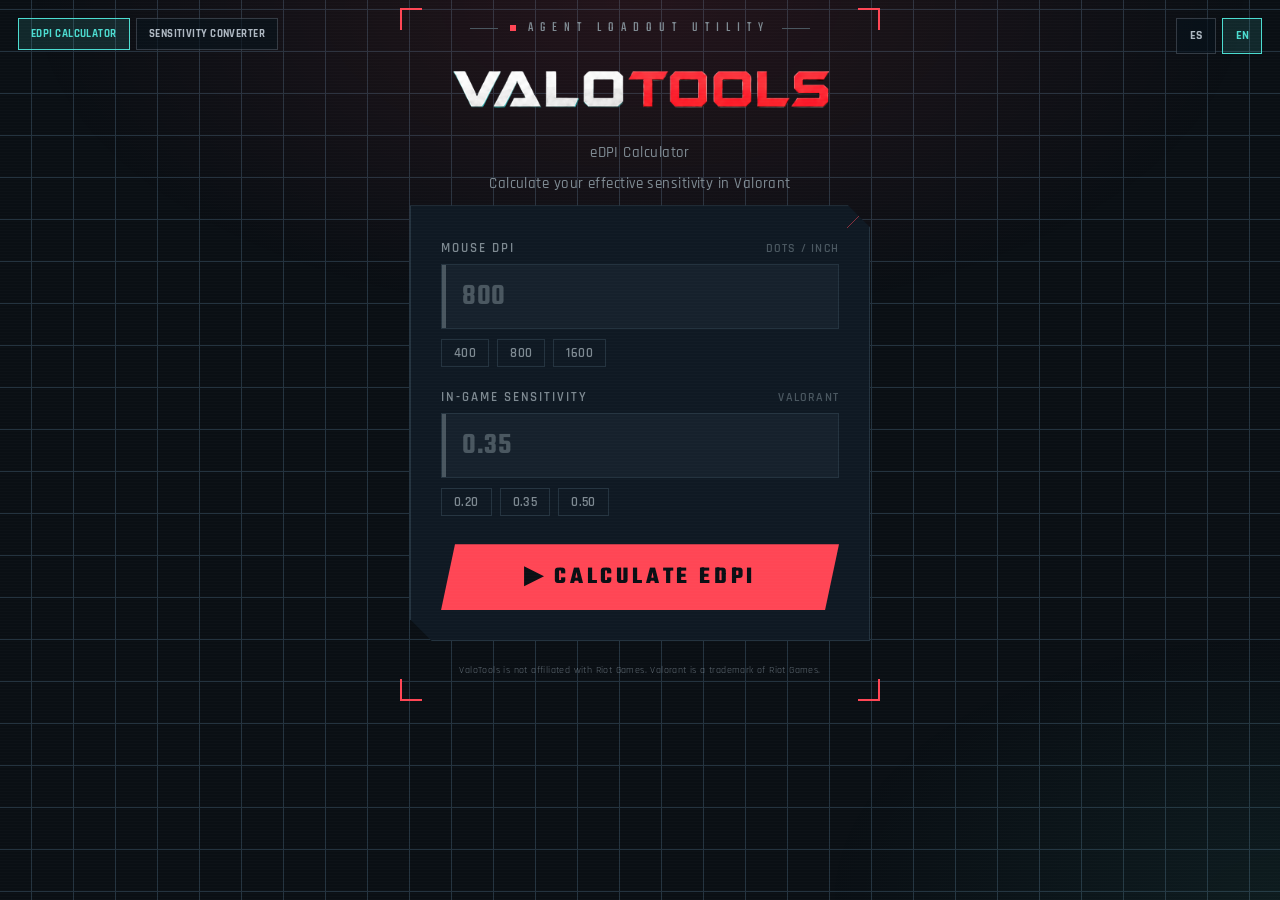
==== index.html @ 629f404f "Fix disclaimer layout" ====
<!DOCTYPE html>
<html lang="es">
<head>
<meta charset="UTF-8">
<meta name="viewport" content="width=device-width, initial-scale=1.0">
<title>ValoTools | eDPI Calculator</title>
<meta
  name="description"
  content="Calcula tu eDPI de Valorant rápidamente usando tu DPI y sensibilidad en juego."
>

<meta property="og:title" content="ValoTools | eDPI Calculator">
<meta
  property="og:description"
  content="Calcula tu eDPI de Valorant de forma rápida y gratuita."
>
<meta property="og:type" content="website">
<meta property="og:image" content="assets/logo/valotools-full.png">

<meta name="theme-color" content="#0a0f14">
<link rel="icon" type="image/png" href="assets/icons/favicon.png">
<link rel="preconnect" href="https://fonts.googleapis.com">
<link href="https://fonts.googleapis.com/css2?family=Teko:wght@400;500;600;700&family=Rajdhani:wght@400;500;600;700&display=swap" rel="stylesheet">
<link rel="stylesheet" href="css/style.css">
</head>
<body>

  <div class="frame">
<div class="language-switcher">
  <button type="button" class="lang-btn" data-lang="es">
    ES
  </button>

  <button type="button" class="lang-btn" data-lang="en">
    EN
  </button>
</div>

<nav class="tool-nav">
  <a
    href="index.html"
    class="tool-nav-link active"
    id="navEdpi"
  >
    eDPI Calculator
  </a>

  <a
    href="converter.html"
    class="tool-nav-link"
    id="navConverter"
  >
    Sensitivity Converter
  </a>
</nav>

    <div class="bracket tl"></div>
    <div class="bracket tr"></div>
    <div class="bracket bl"></div>
    <div class="bracket br"></div>

    <div class="eyebrow"><span class="dot"></span> AGENT LOADOUT UTILITY</div>
<img class="brand-wordmark" src="assets/logo/valotools-wordmark.png" alt="ValoTools">
    <div class="subtitle" id="toolTitle">eDPI Calculator</div>
  <div class="subtitle" id="subtitleText">
  Calcula tu sensibilidad efectiva en Valorant
</div>

    <div class="panel">
      <div class="field">
      <div class="field-label">
  <span id="dpiLabel">DPI del mouse</span>
  <span class="unit">dots / inch</span>
</div>
        <div class="input-wrap">
          <input type="number" id="dpi" placeholder="800" min="1" step="1">
        </div>
        <div class="quick-row">
          <button type="button" class="quick-btn" data-target="dpi" data-val="400">400</button>
          <button type="button" class="quick-btn" data-target="dpi" data-val="800">800</button>
          <button type="button" class="quick-btn" data-target="dpi" data-val="1600">1600</button>
        </div>
      </div>

      <div class="field">
       <div class="field-label">
  <span id="sensitivityLabel">Sensibilidad en juego</span>
  <span class="unit">Valorant</span>
</div>
        <div class="input-wrap">
          <input type="number" id="sens" placeholder="0.35" min="0.01" step="0.01">
        </div>
        <div class="quick-row">
          <button type="button" class="quick-btn" data-target="sens" data-val="0.20">0.20</button>
          <button type="button" class="quick-btn" data-target="sens" data-val="0.35">0.35</button>
          <button type="button" class="quick-btn" data-target="sens" data-val="0.50">0.50</button>
        </div>
      </div>

    <button type="button" class="calc-btn" id="calcBtn">
  <span>▶</span>
  <span id="calculateText">CALCULAR EDPI</span>
</button>

      <div class="result" id="result">
        <div class="result-label" id="resultLabel">Tu eDPI es</div>
        <div class="result-value" id="resultValue">0</div>
        <div id="badgeWrap"></div>
        <div class="edpi-scale">
  <div class="scale-track">
    <div class="scale-marker" id="scaleMarker"></div>
  </div>

  <div class="scale-labels">
<span id="scaleLow">Low</span>
<span id="scaleMedium">Medium</span>
<span id="scaleHigh">High</span>
  </div>
</div>
        <div class="result-note" id="resultNote"></div>
        <button type="button" class="copy-btn" id="copyBtn">
  <span id="copyText">COPY RESULT</span>
</button>
<div class="converter">
  <label for="targetDpi" id="targetDpiLabel">Convert to DPI</label>

<div class="converter">
  <label for="targetDpi" id="targetDpiLabel">Convert to DPI</label>

  <div class="converter-row">
    <input
      type="number"
      id="targetDpi"
      value="1600"
      min="1"
      step="1"
    />

    <div class="converted-sens">
      <span id="convertedLabel">Equivalent sensitivity</span>
      <strong id="convertedValue">—</strong>
    </div>

    <div class="target-quick-buttons">
      <button type="button" data-target-dpi="400">400</button>
      <button type="button" data-target-dpi="800">800</button>
      <button type="button" data-target-dpi="1600">1600</button>
    </div>
  </div>
</div>
    <div class="footer-line">eDPI = DPI × Sensibilidad</div>
  </div>
  <section class="info-section">
  <h2 id="infoTitle">¿Qué es el eDPI?</h2>

  <p id="infoText1"><
    El eDPI es una forma de comparar sensibilidades entre jugadores aunque usen
    diferentes valores de DPI.
  </p>

  <p id="infoText2">
    Se calcula multiplicando el DPI del mouse por la sensibilidad configurada
    dentro de Valorant.
  </p>

<div class="formula-card" id="formulaText">
    eDPI = DPI × sensibilidad

</section>
  </div>
  </div>
  
   <footer class="site-footer" id="disclaimerText">
  ValoTools is not affiliated with Riot Games. Valorant is a trademark of Riot Games.
</footer>

<script src="js/app.js"></script>

</body>
</html>
---- css/style.css ----
:root{
    --bg-void:#0a0f14;
    --bg-panel:#0f1923;
    --bg-panel-raised:#16212c;
    --line:#24333f;
    --red:#ff4655;
    --red-dim:#a02e39;
    --cyan:#4ee6d6;
    --text:#ece8e1;
    --text-dim:#7e8a92;
    --text-faint:#4a5760;
  }

  *{ margin:0; padding:0; box-sizing:border-box; }

  html,body{
    height:100%;
    background:var(--bg-void);
    color:var(--text);
    font-family:'Rajdhani', sans-serif;
    overflow-x:hidden;
  }

body {
  display: flex;
  flex-direction: column;
  align-items: center;
  justify-content: flex-start;
  min-height: 100vh;
  padding: 18px 20px 8px;
  position: relative;
  background-image:
    linear-gradient(var(--line) 1px, transparent 1px),
    linear-gradient(90deg, var(--line) 1px, transparent 1px);
  background-size: 42px 42px;
  background-position: center;
}  

  body::before{
    content:"";
    position:fixed;
    inset:0;
    background:radial-gradient(ellipse 80% 60% at 50% 0%, rgba(255,70,85,0.10), transparent 60%),
               radial-gradient(ellipse 60% 50% at 100% 100%, rgba(78,230,214,0.06), transparent 60%);
    pointer-events:none;
  }

  /* scanline flicker */
  body::after{
    content:"";
    position:fixed;
    inset:0;
    background:repeating-linear-gradient(
      0deg,
      rgba(255,255,255,0.015),
      rgba(255,255,255,0.015) 1px,
      transparent 1px,
      transparent 3px
    );
    pointer-events:none;
    z-index:50;
  }

  .frame{
    position:relative;
    width:100%;
    max-width:460px;
  }

  /* corner brackets, HUD style */
  .bracket{
    position:absolute;
    width:22px;
    height:22px;
    border:2px solid var(--red);
    z-index:5;
  }
  .bracket.tl{ top:-10px; left:-10px; border-right:none; border-bottom:none; }
  .bracket.tr{ top:-10px; right:-10px; border-left:none; border-bottom:none; }
  .bracket.bl{ bottom:-10px; left:-10px; border-right:none; border-top:none; }
  .bracket.br{ bottom:-10px; right:-10px; border-left:none; border-top:none; }

  .eyebrow{
    font-family:'Teko', sans-serif;
    font-size:14px;
    letter-spacing:0.5em;
    color:var(--text-dim);
    text-align:center;
    margin-bottom:4px;
    display:flex;
    align-items:center;
    gap:12px;
    justify-content:center;
  }
  .eyebrow::before, .eyebrow::after{
    content:"";
    height:1px;
    width:28px;
    background:var(--text-faint);
  }
  .eyebrow .dot{
    width:6px; height:6px;
    background:var(--red);
    display:inline-block;
    animation:blink 1.6s infinite steps(1);
  }
  @keyframes blink{ 50%{ opacity:0.15; } }

  h1{
    font-family:'Teko', sans-serif;
    font-weight:700;
    font-size:64px;
    letter-spacing:0.04em;
    text-align:center;
    line-height:0.95;
    color:var(--text);
    text-transform:uppercase;
  }
  h1 span{ color:var(--red); }

  .subtitle{
    text-align:center;
    color:var(--text-dim);
    font-size:15px;
    letter-spacing:0.03em;
    margin-top:2px;
    margin-bottom:12px;
    font-weight:500;
  }

  .panel{
    position:relative;
    background:var(--bg-panel);
    border:1px solid var(--line);
    padding:34px 30px 30px;
    clip-path:polygon(0 0, calc(100% - 22px) 0, 100% 22px, 100% 100%, 22px 100%, 0 calc(100% - 22px));
  }
  .panel::before{
    content:"";
    position:absolute;
    top:0; right:0;
    width:22px; height:22px;
    background:linear-gradient(135deg, transparent 49%, var(--red) 50%, var(--red) 51%, transparent 52%);
    opacity:0.5;
  }

  .field{
    margin-bottom:22px;
  }

  .field-label{
    display:flex;
    justify-content:space-between;
    align-items:baseline;
    font-size:13px;
    letter-spacing:0.15em;
    color:var(--text-dim);
    text-transform:uppercase;
    margin-bottom:8px;
    font-weight:600;
  }
  .field-label .unit{
    color:var(--text-faint);
    font-size:12px;
    letter-spacing:0.1em;
  }

  .input-wrap{
    position:relative;
    display:flex;
    align-items:center;
    background:var(--bg-panel-raised);
    border:1px solid var(--line);
    transition:border-color 0.15s ease, box-shadow 0.15s ease;
  }
  .input-wrap::before{
    content:"";
    width:4px;
    align-self:stretch;
    background:var(--text-faint);
    transition:background 0.15s ease;
  }
  .input-wrap:focus-within{
    border-color:var(--red);
    box-shadow:0 0 0 1px var(--red), 0 0 18px rgba(255,70,85,0.18);
  }
  .input-wrap:focus-within::before{
    background:var(--red);
  }

  input[type="number"]{
    flex:1;
    background:transparent;
    border:none;
    outline:none;
    color:var(--text);
    font-family:'Teko', sans-serif;
    font-size:30px;
    font-weight:600;
    letter-spacing:0.02em;
    padding:10px 16px;
    appearance: textfield;
    -moz-appearance:textfield;
  }
input[type="number"]::-webkit-outer-spin-button,
input[type="number"]::-webkit-inner-spin-button {
  -webkit-appearance: none;
  appearance: none;
  margin: 0;
}
  input::placeholder{ color:var(--text-faint); }

  .quick-row{
    display:flex;
    gap:8px;
    margin-top:10px;
    flex-wrap:wrap;
  }
  .quick-btn{
    background:transparent;
    border:1px solid var(--line);
    color:var(--text-dim);
    font-family:'Rajdhani', sans-serif;
    font-size:13px;
    font-weight:600;
    letter-spacing:0.03em;
    padding:5px 12px;
    cursor:pointer;
    transition:all 0.12s ease;
  }
  .quick-btn:hover{
    border-color:var(--cyan);
    color:var(--cyan);
  }

  .calc-btn{
    width:100%;
    margin-top:6px;
    background:var(--red);
    border:none;
    color:#0a0f14;
    font-family:'Teko', sans-serif;
    font-size:24px;
    font-weight:700;
    letter-spacing:0.15em;
    text-transform:uppercase;
    padding:16px;
    cursor:pointer;
    clip-path:polygon(14px 0, 100% 0, calc(100% - 14px) 100%, 0 100%);
    transition:background 0.12s ease, transform 0.08s ease, letter-spacing 0.12s ease;
    position:relative;
  }
  .calc-btn:hover{
    background:#ff5c69;
    letter-spacing:0.2em;
  }
  .calc-btn:active{
    transform:scale(0.98);
    background:var(--red-dim);
  }

  .result{
    margin-top:26px;
    border-top:1px dashed var(--line);
    padding-top:24px;
    text-align:center;
    display:none;
  }
  .result.show{ display:block; animation:reveal 0.35s ease; }
  @keyframes reveal{
    from{ opacity:0; transform:translateY(6px); }
    to{ opacity:1; transform:translateY(0); }
  }

  .result-label{
    font-size:13px;
    letter-spacing:0.35em;
    color:var(--text-dim);
    text-transform:uppercase;
    margin-bottom:6px;
  }

  .result-value{
    font-family:'Teko', sans-serif;
    font-size:84px;
    font-weight:700;
    line-height:1;
    color:var(--cyan);
    text-shadow:0 0 24px rgba(78,230,214,0.35);
  }

  .badge{
    display:inline-block;
    margin-top:14px;
    padding:6px 18px;
    font-size:13px;
    letter-spacing:0.2em;
    font-weight:600;
    text-transform:uppercase;
    border:1px solid currentColor;
  }
  .badge.low{ color:#7fd1ff; }
  .badge.mid{ color:#4ee6d6; }
  .badge.high{ color:#ff4655; }

.result-note {
  margin-top: 12px;
  font-size: 13px;
  color: #aeb8c2;
  line-height: 1.5;
  letter-spacing: 0.02em;
}

.edpi-scale {
  width: 100%;
  margin: 18px 0 14px;
}

.scale-track {
  position: relative;
  width: 100%;
  height: 8px;
  border-radius: 999px;
  background: linear-gradient(
    90deg,
    #4da3ff 0%,
    #4da3ff 35%,
    #f5c451 35%,
    #f5c451 68%,
    #ff5f6d 68%,
    #ff5f6d 100%
  );
}

.scale-marker {
  position: absolute;
  top: 50%;
  left: 0;
  width: 16px;
  height: 16px;
  border: 3px solid #ffffff;
  border-radius: 50%;
  background: #111827;
  transform: translate(-50%, -50%);
  transition: left 0.3s ease;
  box-shadow: 0 0 0 3px rgba(255, 255, 255, 0.12);
}
.scale-labels {
  display: flex;
  justify-content: space-between;
  margin-top: 8px;
  font-size: 0.75rem;
  color: #aeb8c2;
}

.copy-btn {
  width: 100%;
  margin-top: 16px;
  padding: 12px 16px;
  border: 1px solid rgba(76, 220, 208, 0.55);
  background: rgba(76, 220, 208, 0.08);
  color: #4cdcd0;
  font: inherit;
  font-size: 0.8rem;
  font-weight: 700;
  letter-spacing: 0.12em;
  text-transform: uppercase;
  cursor: pointer;
  transition:
    background 0.2s ease,
    color 0.2s ease,
    border-color 0.2s ease;
}

.copy-btn:hover {
  background: #4cdcd0;
  color: #08131c;
  border-color: #4cdcd0;
}

.copy-btn:active {
  transform: translateY(1px);
}
.converter {
  margin-top: 18px;
  padding-top: 16px;
  border-top: 1px solid rgba(174, 184, 194, 0.14);
}

.converter > label {
  display: block;
  margin-bottom: 8px;
  color: #aeb8c2;
  font-size: 0.72rem;
  letter-spacing: 0.12em;
  text-transform: uppercase;
}

.converter-row {
  display: grid;
  grid-template-columns: 110px 1fr;
  gap: 12px;
  align-items: stretch;
}

#targetDpi {
  width: 100%;
  padding: 11px 12px;
  border: 1px solid rgba(174, 184, 194, 0.2);
  background: rgba(8, 19, 28, 0.7);
  color: #ffffff;
  font: inherit;
  font-weight: 700;
  outline: none;
}

#targetDpi:focus {
  border-color: #4cdcd0;
  box-shadow: 0 0 0 1px #4cdcd0;
}

.converted-sens {
  display: flex;
  flex-direction: column;
  justify-content: center;
  padding: 8px 12px;
  border: 1px solid rgba(76, 220, 208, 0.25);
  background: rgba(76, 220, 208, 0.05);
}

.converted-sens span {
  color: #aeb8c2;
  font-size: 0.68rem;
  letter-spacing: 0.06em;
}

.converted-sens strong {
  margin-top: 3px;
  color: #4cdcd0;
  font-size: 1.25rem;
}

.target-quick-buttons {
  grid-column: 1 / -1;
  display: grid;
  grid-template-columns: repeat(3, 1fr);
  gap: 8px;
  margin-top: 8px;
}

.target-quick-buttons button {
  padding: 8px 10px;
  border: 1px solid rgba(174, 184, 194, 0.2);
  background: rgba(8, 19, 28, 0.65);
  color: #aeb8c2;
  font: inherit;
  font-size: 0.72rem;
  font-weight: 700;
  cursor: pointer;
  transition:
    border-color 0.2s ease,
    color 0.2s ease,
    background 0.2s ease;
}

.target-quick-buttons button:hover {
  border-color: #4cdcd0;
  color: #4cdcd0;
  background: rgba(76, 220, 208, 0.06);
}
.target-quick-buttons button.active {
  border-color: #4cdcd0;
  background: rgba(76, 220, 208, 0.14);
  color: #4cdcd0;
  box-shadow: 0 0 0 1px rgba(76, 220, 208, 0.2);
}
  .footer-line{
    text-align:center;
    margin-top:18px;
    font-size:11px;
    letter-spacing:0.2em;
    color:var(--text-faint);
    text-transform:uppercase;
  }

  @media (prefers-reduced-motion: reduce){
    *{ animation:none !important; transition:none !important; }
  }

  @media (max-width:400px){
    h1{ font-size:50px; }
    .result-value{ font-size:64px; }
    .panel{ padding:26px 20px 24px; }
  }
.brand-wordmark {
  display: block;
  width: 100%;
  max-width: 390px;
  height: auto;
  margin: 0 auto 6px;
  object-fit: contain;
}

@media (max-width: 500px) {
  .brand-wordmark {
    width: 82%;
    max-width: 290px;
    margin-bottom: 12px;
  }

}

.site-footer {
  width: 100%;
  margin: 18px auto 10px;
  padding: 4px 12px;
  font-size: 10px;
  line-height: 1.4;
  letter-spacing: 0.04em;
  color: rgba(180, 195, 210, 0.5);
  text-align: center;
}

.info-section {
  width: min(100%, 500px);
  margin-top: 20px;
  padding: 22px;
  background: rgba(15, 25, 35, 0.88);
  border: 1px solid var(--line);
  text-align: left;
}

.info-section h2 {
  margin-bottom: 10px;
  font-size: 24px;
  color: var(--text);
}

.info-section p {
  margin-bottom: 10px;
  line-height: 1.55;
  color: var(--text-dim);
}

.formula-card {
  margin-top: 14px;
  padding: 14px;
  border-left: 3px solid var(--red);
  background: var(--bg-panel-raised);
  font-weight: 600;
  letter-spacing: 0.05em;
  text-align: center;
}

.language-switcher {
  position: fixed;
  top: 18px;
  right: 18px;
  z-index: 20;
  display: flex;
  gap: 6px;
}

.lang-btn {
  padding: 6px 9px;
  border: 1px solid rgba(174, 184, 194, 0.25);
  background: rgba(8, 19, 28, 0.65);
  color: #aeb8c2;
  font: inherit;
  font-size: 0.7rem;
  font-weight: 800;
  cursor: pointer;
}

.lang-btn:hover,
.lang-btn.active {
  border-color: #4cdcd0;
  background: rgba(76, 220, 208, 0.12);
  color: #4cdcd0;
}

@media (max-width: 500px) {
  .language-switcher {
    top: 8px;
    right: 8px;
  }
}

.converter-form {
  display: grid;
  gap: 12px;
  margin-top: 24px;
}

.converter-form label {
  color: #aeb8c2;
  font-size: 0.75rem;
  letter-spacing: 0.08em;
  text-transform: uppercase;
}

.converter-form input,
.converter-form select {
  width: 100%;
  padding: 12px 14px;
  border: 1px solid rgba(174, 184, 194, 0.2);
  background: rgba(8, 19, 28, 0.75);
  color: #ffffff;
  font: inherit;
  outline: none;
}

.converter-form input:focus,
.converter-form select:focus {
  border-color: #4cdcd0;
  box-shadow: 0 0 0 1px #4cdcd0;
}

#convertGameBtn {
  margin-top: 6px;
  padding: 13px 16px;
  border: 1px solid #4cdcd0;
  background: #4cdcd0;
  color: #08131c;
  font: inherit;
  font-size: 0.8rem;
  font-weight: 800;
  letter-spacing: 0.1em;
  text-transform: uppercase;
  cursor: pointer;
}

#convertGameBtn:hover {
  filter: brightness(1.08);
}

.game-converter-result {
  display: flex;
  flex-direction: column;
  margin-top: 8px;
  padding: 16px;
  border: 1px solid rgba(76, 220, 208, 0.25);
  background: rgba(76, 220, 208, 0.05);
}

.game-converter-result span {
  color: #aeb8c2;
  font-size: 0.72rem;
}

.game-converter-result strong {
  margin-top: 4px;
  color: #4cdcd0;
  font-size: 1.8rem;
}.tool-link {
  display: flex;
  align-items: center;
  justify-content: center;
  width: fit-content;
  margin: 14px auto 20px;
  padding: 10px 14px;
  border: 1px solid rgba(76, 220, 208, 0.4);
  background: rgba(76, 220, 208, 0.06);
  color: #4cdcd0;
  font-size: 0.75rem;
  font-weight: 800;
  letter-spacing: 0.08em;
  text-decoration: none;
  text-transform: uppercase;
  transition:
    border-color 0.2s ease,
    background 0.2s ease,
    color 0.2s ease;
}

.tool-link:hover {
  border-color: #4cdcd0;
  background: rgba(76, 220, 208, 0.12);
  color: #ffffff;
}

.lang-btn {
  box-sizing: border-box;
  width: 38px;
  height: 32px;
  padding: 0;
  line-height: 1;
}

.language-switcher .lang-btn {
  box-sizing: border-box;
  width: 38px;
  height: 32px;
  padding: 0;
  display: flex;
  align-items: center;
  justify-content: center;

  font-family: "Rajdhani", sans-serif;
  font-size: 11px !important;
  font-weight: 800 !important;
  letter-spacing: 0 !important;
  line-height: 1;
  text-transform: uppercase;
}
.language-switcher {
  position: fixed !important;
  top: 18px !important;
  right: 18px !important;
  z-index: 999 !important;
  display: flex !important;
  gap: 6px !important;
  margin: 0 !important;
  padding: 0 !important;
}

.language-switcher .lang-btn {
  box-sizing: border-box !important;
  width: 40px !important;
  height: 36px !important;
  margin: 0 !important;
  padding: 0 !important;

  display: flex !important;
  align-items: center !important;
  justify-content: center !important;

  border: 1px solid rgba(174, 184, 194, 0.25) !important;
  background: rgba(8, 19, 28, 0.65) !important;
  color: #aeb8c2 !important;

  font-family: "Rajdhani", sans-serif !important;
  font-size: 12px !important;
  font-weight: 800 !important;
  line-height: 1 !important;
  letter-spacing: 0 !important;
  text-transform: uppercase !important;

  cursor: pointer !important;
  appearance: none !important;
}

.language-switcher .lang-btn:hover,
.language-switcher .lang-btn.active {
  border-color: #4cdcd0 !important;
  background: rgba(76, 220, 208, 0.12) !important;
  color: #4cdcd0 !important;
}

@media (max-width: 500px) {
  .language-switcher {
    top: 8px !important;
    right: 8px !important;
  }
}

.tool-nav {
  position: fixed;
  top: 18px;
  left: 18px;
  z-index: 20;
  display: flex;
  gap: 6px;
}

.tool-nav-link {
  display: flex;
  align-items: center;
  justify-content: center;
  min-height: 32px;
  padding: 0 12px;
  border: 1px solid rgba(174, 184, 194, 0.25);
  background: rgba(8, 19, 28, 0.65);
  color: #aeb8c2;
  font-family: "Rajdhani", sans-serif;
  font-size: 0.7rem;
  font-weight: 800;
  letter-spacing: 0.04em;
  text-decoration: none;
  text-transform: uppercase;
}

.tool-nav-link:hover,
.tool-nav-link.active {
  border-color: #4cdcd0;
  background: rgba(76, 220, 208, 0.12);
  color: #4cdcd0;
}

@media (max-width: 500px) {
  .tool-nav {
    top: 8px;
    left: 8px;
  }

  .tool-nav-link {
    padding: 0 8px;
    font-size: 0.62rem;
  }
}
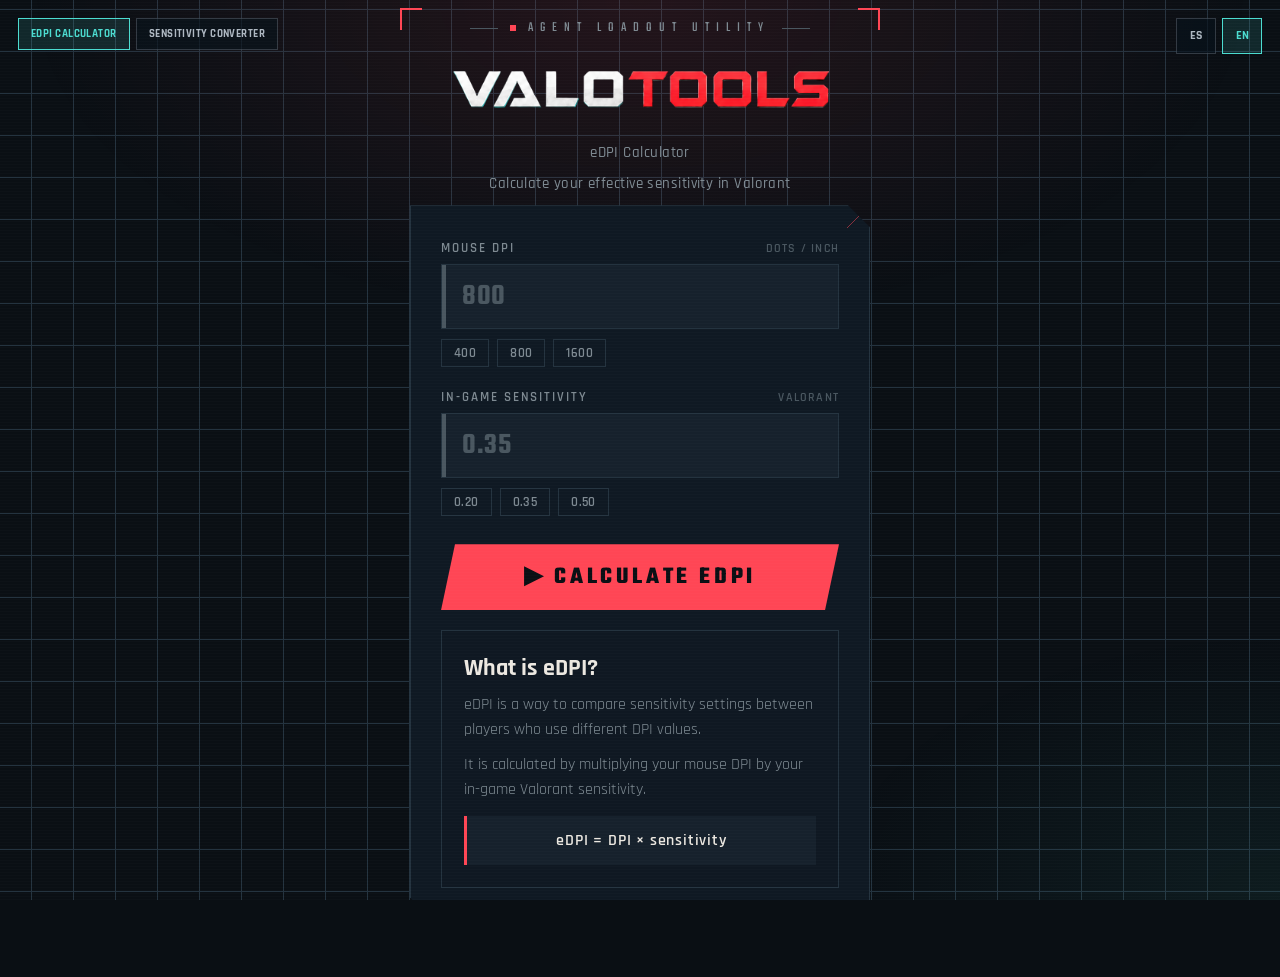
==== commit cd914693: "SEO phase 1 complete" ====
--- a/index.html
+++ b/index.html
@@ -3,25 +3,62 @@
 <head>
 <meta charset="UTF-8">
 <meta name="viewport" content="width=device-width, initial-scale=1.0">
-<title>ValoTools | eDPI Calculator</title>
+<title>Valorant eDPI Calculator | ValoTools</title>
+
 <meta
   name="description"
-  content="Calcula tu eDPI de Valorant rápidamente usando tu DPI y sensibilidad en juego."
->
-
-<meta property="og:title" content="ValoTools | eDPI Calculator">
+  content="Calculate your Valorant eDPI, compare sensitivity ranges, and find equivalent sensitivities for different DPI settings."
+>
+
+<link
+  rel="canonical"
+  href="https://ericopereiracc3-ctrl.github.io/ValoTools/"
+>
+
+<meta property="og:site_name" content="ValoTools">
+<meta property="og:title" content="Valorant eDPI Calculator | ValoTools">
 <meta
   property="og:description"
-  content="Calcula tu eDPI de Valorant de forma rápida y gratuita."
+  content="Calculate your Valorant eDPI, compare sensitivity ranges, and find equivalent sensitivities for different DPI settings."
 >
 <meta property="og:type" content="website">
-<meta property="og:image" content="assets/logo/valotools-full.png">
-
+<meta
+  property="og:url"
+  content="https://ericopereiracc3-ctrl.github.io/ValoTools/"
+>
+<meta
+  property="og:image"
+  content="https://ericopereiracc3-ctrl.github.io/ValoTools/assets/logo/valotools-full.png"
+>
+
+<meta name="twitter:card" content="summary_large_image">
+<meta name="twitter:title" content="Valorant eDPI Calculator | ValoTools">
+<meta
+  name="twitter:description"
+  content="Calculate your Valorant eDPI, compare sensitivity ranges, and find equivalent sensitivities for different DPI settings."
+>
+<meta
+  name="twitter:image"
+  content="https://ericopereiracc3-ctrl.github.io/ValoTools/assets/logo/valotools-full.png"
+>
 <meta name="theme-color" content="#0a0f14">
 <link rel="icon" type="image/png" href="assets/icons/favicon.png">
 <link rel="preconnect" href="https://fonts.googleapis.com">
 <link href="https://fonts.googleapis.com/css2?family=Teko:wght@400;500;600;700&family=Rajdhani:wght@400;500;600;700&display=swap" rel="stylesheet">
 <link rel="stylesheet" href="css/style.css">
+
+<script type="application/ld+json">
+{
+  "@context": "https://schema.org",
+  "@type": "WebApplication",
+  "name": "ValoTools",
+  "url": "https://ericopereiracc3-ctrl.github.io/ValoTools/",
+  "applicationCategory": "GameApplication",
+  "operatingSystem": "Web",
+  "description": "Valorant eDPI calculator and sensitivity converter."
+}
+</script>
+
 </head>
 <body>
 
@@ -124,9 +161,6 @@
 <div class="converter">
   <label for="targetDpi" id="targetDpiLabel">Convert to DPI</label>
 
-<div class="converter">
-  <label for="targetDpi" id="targetDpiLabel">Convert to DPI</label>
-
   <div class="converter-row">
     <input
       type="number"
@@ -153,7 +187,7 @@
   <section class="info-section">
   <h2 id="infoTitle">¿Qué es el eDPI?</h2>
 
-  <p id="infoText1"><
+  <p id="infoText1">
     El eDPI es una forma de comparar sensibilidades entre jugadores aunque usen
     diferentes valores de DPI.
   </p>
@@ -165,7 +199,7 @@
 
 <div class="formula-card" id="formulaText">
     eDPI = DPI × sensibilidad
-
+</div>
 </section>
   </div>
   </div>
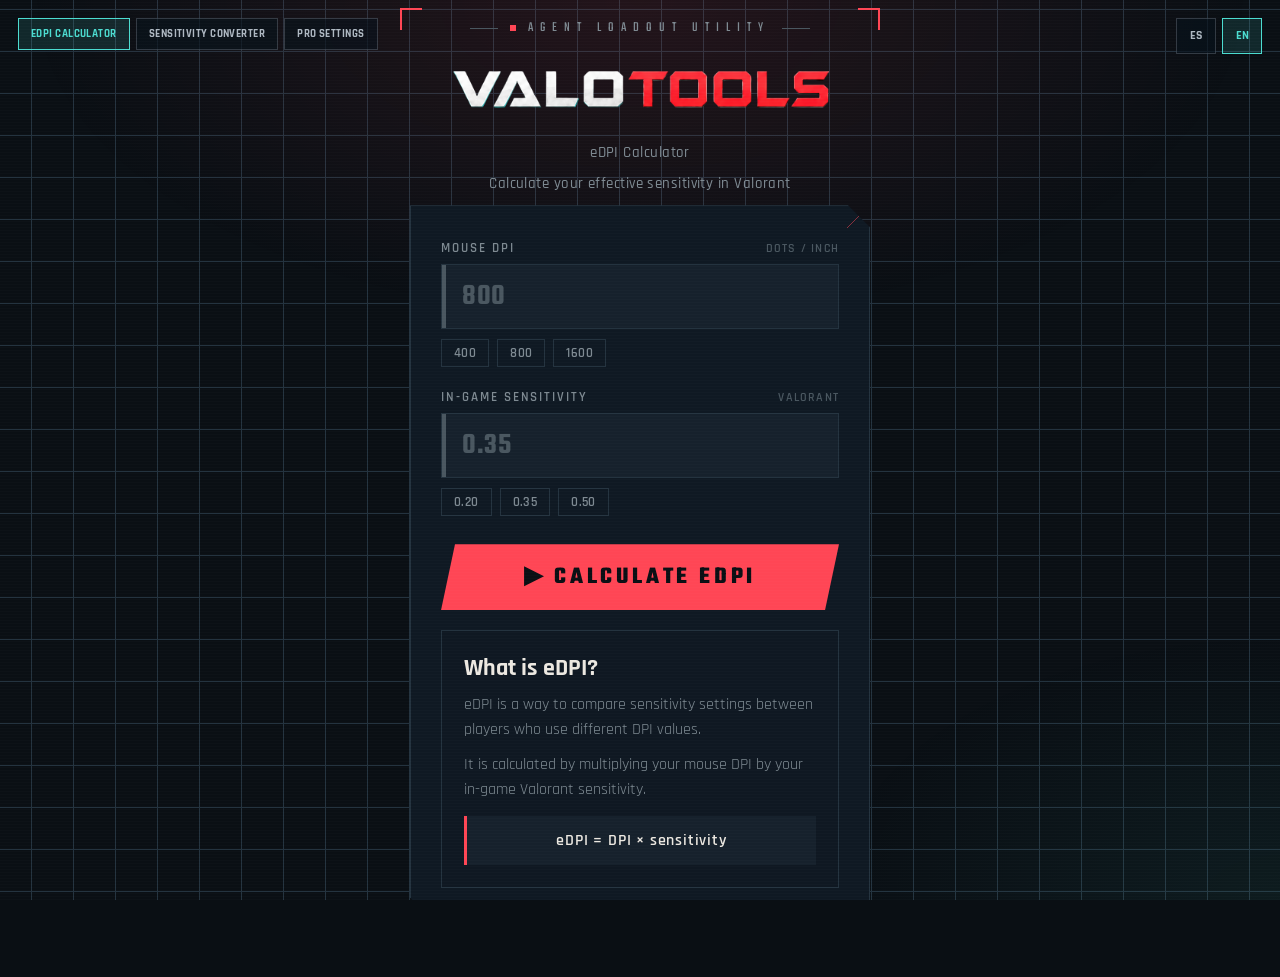
==== commit 01d6ac52: "Add Pro Settings page foundation" ====
--- a/index.html
+++ b/index.html
@@ -14,6 +14,8 @@
   rel="canonical"
   href="https://ericopereiracc3-ctrl.github.io/ValoTools/"
 >
+
+<meta name="google-site-verification" content="PJF6_xruJ6-PnC07tfmW-udyZAiptUifiNZCiwGfAvY" />
 
 <meta property="og:site_name" content="ValoTools">
 <meta property="og:title" content="Valorant eDPI Calculator | ValoTools">
@@ -78,6 +80,7 @@
     href="index.html"
     class="tool-nav-link active"
     id="navEdpi"
+    aria-current="page"
   >
     eDPI Calculator
   </a>
@@ -88,6 +91,14 @@
     id="navConverter"
   >
     Sensitivity Converter
+  </a>
+
+  <a
+    href="pro-settings.html"
+    class="tool-nav-link"
+    id="navProSettings"
+  >
+    Pro Settings
   </a>
 </nav>
 
--- a/css/style.css
+++ b/css/style.css
@@ -787,14 +787,18 @@
   color: #4cdcd0;
 }
 
-@media (max-width: 500px) {
+@media (max-width: 760px) {
   .tool-nav {
-    top: 8px;
-    left: 8px;
+    position: relative;
+    top: auto;
+    left: auto;
+    justify-content: center;
+    flex-wrap: wrap;
+    margin: 44px auto 18px;
   }
 
   .tool-nav-link {
     padding: 0 8px;
     font-size: 0.62rem;
   }
-}+}
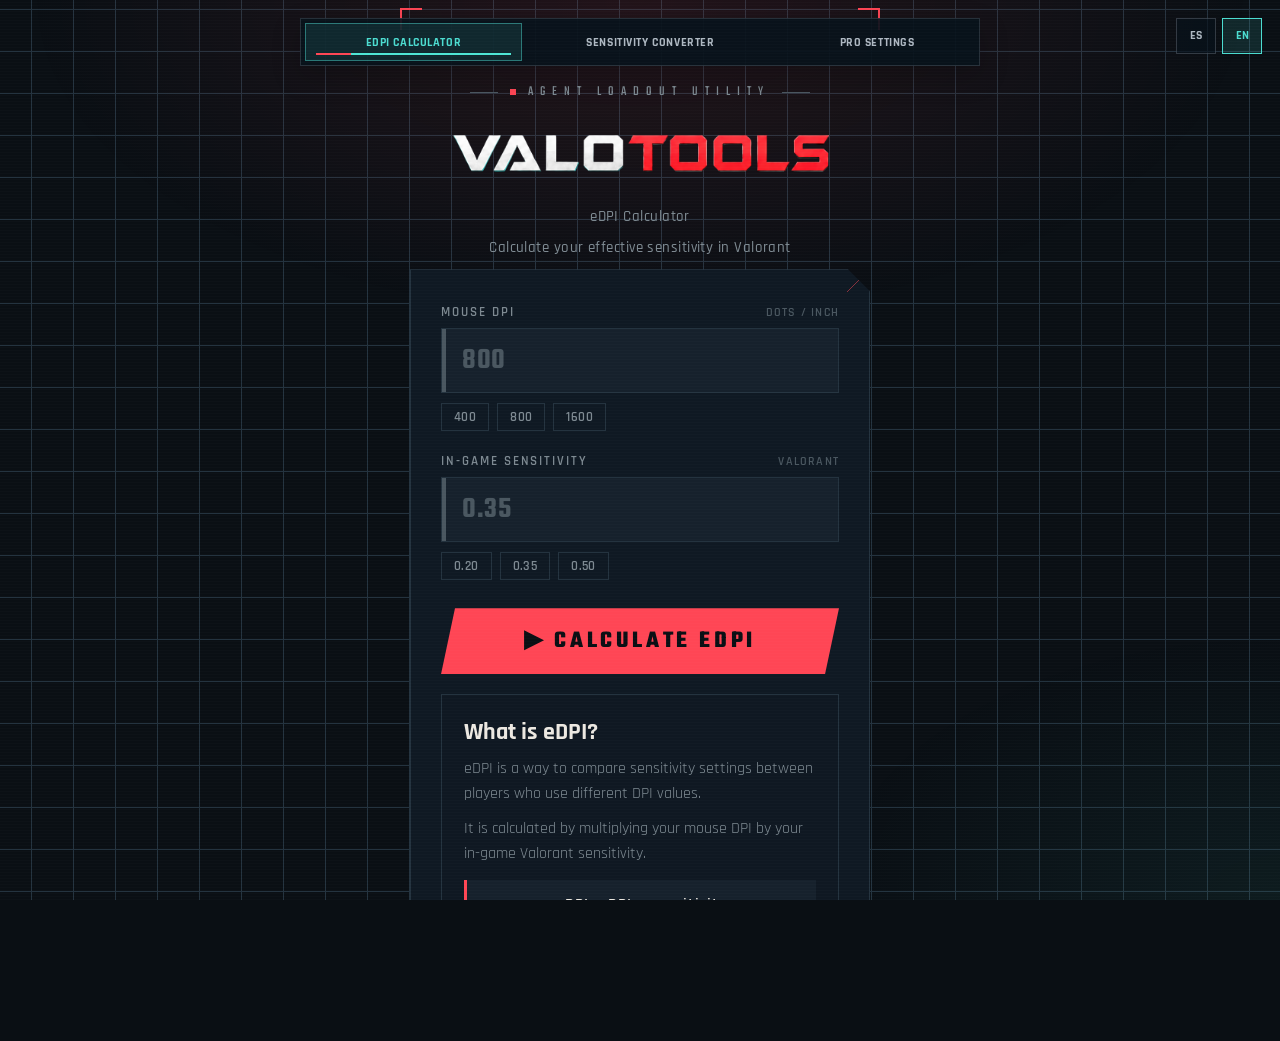
==== commit a1f7beb9: "Refine Pro Settings layout and shared navigation" ====
--- a/index.html
+++ b/index.html
@@ -75,7 +75,7 @@
   </button>
 </div>
 
-<nav class="tool-nav">
+<nav class="tool-nav" aria-label="ValoTools tools">
   <a
     href="index.html"
     class="tool-nav-link active"
--- a/css/style.css
+++ b/css/style.css
@@ -755,50 +755,100 @@
 }
 
 .tool-nav {
-  position: fixed;
-  top: 18px;
-  left: 18px;
-  z-index: 20;
+  position: relative;
+  left: 50%;
+  z-index: 15;
   display: flex;
-  gap: 6px;
+  width: min(680px, calc(100vw - 32px));
+  margin: 0 0 16px;
+  padding: 4px;
+  gap: 4px;
+  overflow-x: auto;
+  overflow-y: hidden;
+  border: 1px solid rgba(174, 184, 194, 0.18);
+  background: rgba(8, 19, 28, 0.92);
+  box-shadow: 0 10px 30px rgba(0, 0, 0, 0.2);
+  transform: translateX(-50%);
+  scrollbar-width: none;
+  -webkit-overflow-scrolling: touch;
+}
+
+.tool-nav::-webkit-scrollbar {
+  display: none;
 }
 
 .tool-nav-link {
+  position: relative;
+  flex: 1 0 auto;
   display: flex;
   align-items: center;
   justify-content: center;
-  min-height: 32px;
-  padding: 0 12px;
-  border: 1px solid rgba(174, 184, 194, 0.25);
-  background: rgba(8, 19, 28, 0.65);
+  min-height: 38px;
+  padding: 0 16px;
+  border: 1px solid transparent;
+  background: transparent;
   color: #aeb8c2;
   font-family: "Rajdhani", sans-serif;
-  font-size: 0.7rem;
+  font-size: 0.72rem;
   font-weight: 800;
-  letter-spacing: 0.04em;
+  letter-spacing: 0.05em;
   text-decoration: none;
   text-transform: uppercase;
-}
-
-.tool-nav-link:hover,
+  white-space: nowrap;
+  transition:
+    color 0.18s ease,
+    border-color 0.18s ease,
+    background 0.18s ease,
+    transform 0.18s ease;
+}
+
+.tool-nav-link:hover {
+  border-color: rgba(76, 220, 208, 0.3);
+  background: rgba(76, 220, 208, 0.06);
+  color: #ffffff;
+  transform: translateY(-2px) scale(1.015);
+}
+
 .tool-nav-link.active {
-  border-color: #4cdcd0;
-  background: rgba(76, 220, 208, 0.12);
+  border-color: rgba(76, 220, 208, 0.45);
+  background: rgba(76, 220, 208, 0.11);
   color: #4cdcd0;
 }
 
-@media (max-width: 760px) {
+.tool-nav-link.active::after {
+  content: "";
+  position: absolute;
+  right: 10px;
+  bottom: 5px;
+  left: 10px;
+  height: 2px;
+  background: linear-gradient(90deg, var(--red) 0 18%, var(--cyan) 18% 100%);
+}
+
+.tool-nav-link:focus-visible {
+  border-color: #ffffff;
+  outline: 2px solid var(--cyan);
+  outline-offset: -2px;
+  color: #ffffff;
+}
+
+@media (max-width: 820px) {
   .tool-nav {
-    position: relative;
-    top: auto;
-    left: auto;
-    justify-content: center;
-    flex-wrap: wrap;
-    margin: 44px auto 18px;
+    width: calc(100vw - 20px);
+    margin-top: 44px;
+    margin-bottom: 12px;
   }
 
   .tool-nav-link {
-    padding: 0 8px;
-    font-size: 0.62rem;
-  }
-}
+    flex: 0 0 auto;
+    min-height: 40px;
+    padding: 0 15px;
+    font-size: 0.68rem;
+  }
+}
+
+@media (prefers-reduced-motion: reduce) {
+  .tool-nav-link {
+    transition: none;
+  }
+}
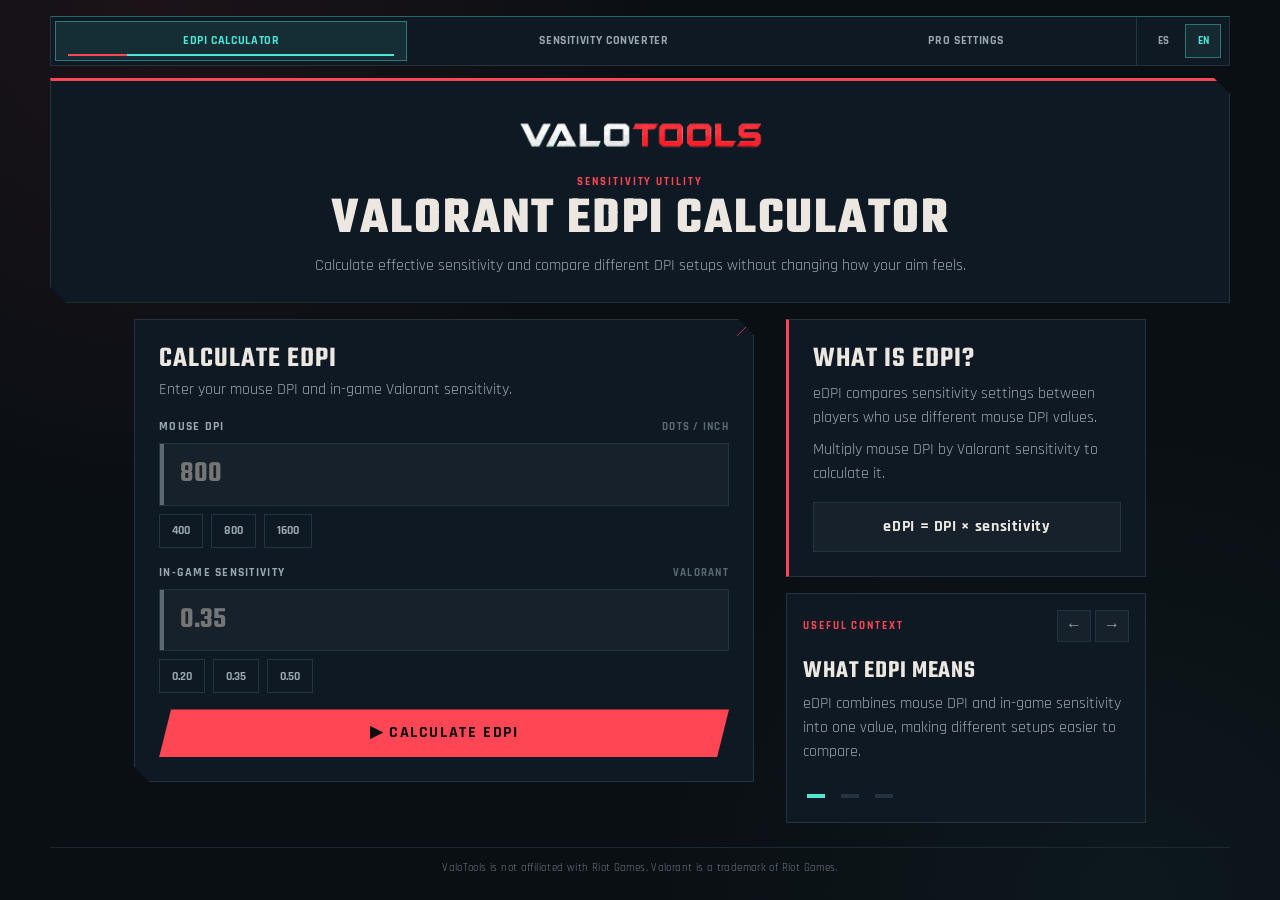
==== commit d643fce8: "Unify ValoTools visual system and contextual insights" ====
--- a/index.html
+++ b/index.html
@@ -1,225 +1,192 @@
 <!DOCTYPE html>
-<html lang="es">
+<html lang="en">
 <head>
-<meta charset="UTF-8">
-<meta name="viewport" content="width=device-width, initial-scale=1.0">
-<title>Valorant eDPI Calculator | ValoTools</title>
+  <meta charset="UTF-8">
+  <meta name="viewport" content="width=device-width, initial-scale=1.0">
+  <title>Valorant eDPI Calculator | ValoTools</title>
+  <meta name="description" content="Calculate your Valorant eDPI, compare sensitivity ranges, and find equivalent sensitivities for different DPI settings.">
+  <link rel="canonical" href="https://ericopereiracc3-ctrl.github.io/ValoTools/">
+  <meta name="google-site-verification" content="PJF6_xruJ6-PnC07tfmW-udyZAiptUifiNZCiwGfAvY">
 
-<meta
-  name="description"
-  content="Calculate your Valorant eDPI, compare sensitivity ranges, and find equivalent sensitivities for different DPI settings."
->
+  <meta property="og:site_name" content="ValoTools">
+  <meta property="og:title" content="Valorant eDPI Calculator | ValoTools">
+  <meta property="og:description" content="Calculate your Valorant eDPI, compare sensitivity ranges, and find equivalent sensitivities for different DPI settings.">
+  <meta property="og:type" content="website">
+  <meta property="og:url" content="https://ericopereiracc3-ctrl.github.io/ValoTools/">
+  <meta property="og:image" content="https://ericopereiracc3-ctrl.github.io/ValoTools/assets/logo/valotools-full.png">
 
-<link
-  rel="canonical"
-  href="https://ericopereiracc3-ctrl.github.io/ValoTools/"
->
+  <meta name="twitter:card" content="summary_large_image">
+  <meta name="twitter:title" content="Valorant eDPI Calculator | ValoTools">
+  <meta name="twitter:description" content="Calculate your Valorant eDPI, compare sensitivity ranges, and find equivalent sensitivities for different DPI settings.">
+  <meta name="twitter:image" content="https://ericopereiracc3-ctrl.github.io/ValoTools/assets/logo/valotools-full.png">
+  <meta name="theme-color" content="#0a0f14">
 
-<meta name="google-site-verification" content="PJF6_xruJ6-PnC07tfmW-udyZAiptUifiNZCiwGfAvY" />
+  <link rel="icon" type="image/png" href="assets/icons/favicon.png">
+  <link rel="preconnect" href="https://fonts.googleapis.com">
+  <link rel="preconnect" href="https://fonts.gstatic.com" crossorigin>
+  <link href="https://fonts.googleapis.com/css2?family=Teko:wght@400;500;600;700&amp;family=Rajdhani:wght@400;500;600;700&amp;display=swap" rel="stylesheet">
+  <link rel="stylesheet" href="css/style.css">
+  <link rel="stylesheet" href="css/index.css">
 
-<meta property="og:site_name" content="ValoTools">
-<meta property="og:title" content="Valorant eDPI Calculator | ValoTools">
-<meta
-  property="og:description"
-  content="Calculate your Valorant eDPI, compare sensitivity ranges, and find equivalent sensitivities for different DPI settings."
->
-<meta property="og:type" content="website">
-<meta
-  property="og:url"
-  content="https://ericopereiracc3-ctrl.github.io/ValoTools/"
->
-<meta
-  property="og:image"
-  content="https://ericopereiracc3-ctrl.github.io/ValoTools/assets/logo/valotools-full.png"
->
-
-<meta name="twitter:card" content="summary_large_image">
-<meta name="twitter:title" content="Valorant eDPI Calculator | ValoTools">
-<meta
-  name="twitter:description"
-  content="Calculate your Valorant eDPI, compare sensitivity ranges, and find equivalent sensitivities for different DPI settings."
->
-<meta
-  name="twitter:image"
-  content="https://ericopereiracc3-ctrl.github.io/ValoTools/assets/logo/valotools-full.png"
->
-<meta name="theme-color" content="#0a0f14">
-<link rel="icon" type="image/png" href="assets/icons/favicon.png">
-<link rel="preconnect" href="https://fonts.googleapis.com">
-<link href="https://fonts.googleapis.com/css2?family=Teko:wght@400;500;600;700&family=Rajdhani:wght@400;500;600;700&display=swap" rel="stylesheet">
-<link rel="stylesheet" href="css/style.css">
-
-<script type="application/ld+json">
-{
-  "@context": "https://schema.org",
-  "@type": "WebApplication",
-  "name": "ValoTools",
-  "url": "https://ericopereiracc3-ctrl.github.io/ValoTools/",
-  "applicationCategory": "GameApplication",
-  "operatingSystem": "Web",
-  "description": "Valorant eDPI calculator and sensitivity converter."
-}
-</script>
-
+  <script type="application/ld+json">
+  {
+    "@context": "https://schema.org",
+    "@type": "WebApplication",
+    "name": "ValoTools",
+    "url": "https://ericopereiracc3-ctrl.github.io/ValoTools/",
+    "applicationCategory": "GameApplication",
+    "operatingSystem": "Web",
+    "description": "Valorant eDPI calculator and sensitivity converter."
+  }
+  </script>
 </head>
 <body>
+  <header class="site-header">
+    <div class="site-header-inner">
+      <nav class="tool-nav" data-nav-scroller aria-label="ValoTools tools">
+        <a href="index.html" class="tool-nav-link active" id="navEdpi" aria-current="page">eDPI Calculator</a>
+        <a href="converter.html" class="tool-nav-link" id="navConverter">Sensitivity Converter</a>
+        <a href="pro-settings.html" class="tool-nav-link" id="navProSettings">Pro Settings</a>
+      </nav>
+      <div class="language-switcher" aria-label="Language selector">
+        <button type="button" class="lang-btn" data-lang="es" aria-label="Español">ES</button>
+        <button type="button" class="lang-btn" data-lang="en" aria-label="English">EN</button>
+      </div>
+    </div>
+  </header>
 
-  <div class="frame">
-<div class="language-switcher">
-  <button type="button" class="lang-btn" data-lang="es">
-    ES
-  </button>
+  <main class="site-shell">
+    <section class="page-hero">
+      <img class="page-wordmark" src="assets/logo/valotools-wordmark.png" alt="ValoTools">
+      <p class="page-eyebrow" id="eyebrowText">Sensitivity utility</p>
+      <h1 id="pageTitle">Valorant eDPI Calculator</h1>
+      <p class="page-description" id="pageDescription">Calculate effective sensitivity and compare different DPI setups without changing how your aim feels.</p>
+    </section>
 
-  <button type="button" class="lang-btn" data-lang="en">
-    EN
-  </button>
-</div>
+    <div class="tool-context-layout">
+      <section class="tool-card edpi-card" aria-labelledby="calculatorTitle">
+        <header class="tool-card-header">
+          <h2 id="calculatorTitle">Calculate eDPI</h2>
+          <p id="calculatorDescription">Enter your mouse DPI and in-game Valorant sensitivity.</p>
+        </header>
 
-<nav class="tool-nav" aria-label="ValoTools tools">
-  <a
-    href="index.html"
-    class="tool-nav-link active"
-    id="navEdpi"
-    aria-current="page"
-  >
-    eDPI Calculator
-  </a>
+        <div class="field">
+          <div class="field-label">
+            <label for="dpi" id="dpiLabel">Mouse DPI</label>
+            <span class="unit">dots / inch</span>
+          </div>
+          <div class="input-wrap">
+            <input type="number" id="dpi" placeholder="800" min="1" step="1" inputmode="numeric">
+          </div>
+          <div class="quick-row" aria-label="Common DPI values">
+            <button type="button" class="quick-btn" data-target="dpi" data-val="400">400</button>
+            <button type="button" class="quick-btn" data-target="dpi" data-val="800">800</button>
+            <button type="button" class="quick-btn" data-target="dpi" data-val="1600">1600</button>
+          </div>
+        </div>
 
-  <a
-    href="converter.html"
-    class="tool-nav-link"
-    id="navConverter"
-  >
-    Sensitivity Converter
-  </a>
+        <div class="field">
+          <div class="field-label">
+            <label for="sens" id="sensitivityLabel">In-game sensitivity</label>
+            <span class="unit">Valorant</span>
+          </div>
+          <div class="input-wrap">
+            <input type="number" id="sens" placeholder="0.35" min="0.01" step="0.01" inputmode="decimal">
+          </div>
+          <div class="quick-row" aria-label="Common sensitivity values">
+            <button type="button" class="quick-btn" data-target="sens" data-val="0.20">0.20</button>
+            <button type="button" class="quick-btn" data-target="sens" data-val="0.35">0.35</button>
+            <button type="button" class="quick-btn" data-target="sens" data-val="0.50">0.50</button>
+          </div>
+        </div>
 
-  <a
-    href="pro-settings.html"
-    class="tool-nav-link"
-    id="navProSettings"
-  >
-    Pro Settings
-  </a>
-</nav>
+        <button type="button" class="primary-btn calc-btn" id="calcBtn">
+          <span aria-hidden="true">▶</span>
+          <span id="calculateText">Calculate eDPI</span>
+        </button>
 
-    <div class="bracket tl"></div>
-    <div class="bracket tr"></div>
-    <div class="bracket bl"></div>
-    <div class="bracket br"></div>
+        <div class="result" id="result" aria-live="polite">
+          <p class="result-label" id="resultLabel">Your eDPI is</p>
+          <p class="result-value" id="resultValue">0</p>
+          <div id="badgeWrap"></div>
 
-    <div class="eyebrow"><span class="dot"></span> AGENT LOADOUT UTILITY</div>
-<img class="brand-wordmark" src="assets/logo/valotools-wordmark.png" alt="ValoTools">
-    <div class="subtitle" id="toolTitle">eDPI Calculator</div>
-  <div class="subtitle" id="subtitleText">
-  Calcula tu sensibilidad efectiva en Valorant
-</div>
+          <div class="edpi-meter" aria-labelledby="meterTitle">
+            <p class="meter-title" id="meterTitle">Sensitivity ranges</p>
+            <div class="scale-track">
+              <button type="button" class="scale-segment scale-low" data-tier="low" aria-describedby="meterExplanation">
+                <span id="scaleLow">Low / control</span>
+                <strong id="scaleLowRange">Below 220</strong>
+              </button>
+              <button type="button" class="scale-segment scale-medium" data-tier="mid" aria-describedby="meterExplanation">
+                <span id="scaleMedium">Medium / balance</span>
+                <strong id="scaleMediumRange">220–400</strong>
+              </button>
+              <button type="button" class="scale-segment scale-high" data-tier="high" aria-describedby="meterExplanation">
+                <span id="scaleHigh">High / reaction</span>
+                <strong id="scaleHighRange">Above 400</strong>
+              </button>
+              <div class="scale-marker" id="scaleMarker" aria-hidden="true">
+                <span id="scaleMarkerValue">0 eDPI</span>
+              </div>
+            </div>
+            <p class="meter-explanation" id="meterExplanation">Focus or tap a range to learn more.</p>
+          </div>
 
-    <div class="panel">
-      <div class="field">
-      <div class="field-label">
-  <span id="dpiLabel">DPI del mouse</span>
-  <span class="unit">dots / inch</span>
-</div>
-        <div class="input-wrap">
-          <input type="number" id="dpi" placeholder="800" min="1" step="1">
+          <p class="result-note" id="resultNote"></p>
+          <button type="button" class="secondary-btn copy-btn" id="copyBtn">
+            <span id="copyText">Copy result</span>
+          </button>
+
+          <div class="dpi-converter">
+            <label for="targetDpi" id="targetDpiLabel">Convert to DPI</label>
+            <div class="converter-row">
+              <input type="number" id="targetDpi" value="1600" min="1" step="1" inputmode="numeric">
+              <div class="converted-sens">
+                <span id="convertedLabel">Equivalent sensitivity</span>
+                <strong id="convertedValue">—</strong>
+              </div>
+              <div class="target-quick-buttons">
+                <button type="button" data-target-dpi="400">400</button>
+                <button type="button" data-target-dpi="800">800</button>
+                <button type="button" data-target-dpi="1600">1600</button>
+              </div>
+            </div>
+          </div>
+          <p class="footer-line" id="formulaLine">eDPI = DPI × sensitivity</p>
         </div>
-        <div class="quick-row">
-          <button type="button" class="quick-btn" data-target="dpi" data-val="400">400</button>
-          <button type="button" class="quick-btn" data-target="dpi" data-val="800">800</button>
-          <button type="button" class="quick-btn" data-target="dpi" data-val="1600">1600</button>
-        </div>
-      </div>
+      </section>
 
-      <div class="field">
-       <div class="field-label">
-  <span id="sensitivityLabel">Sensibilidad en juego</span>
-  <span class="unit">Valorant</span>
-</div>
-        <div class="input-wrap">
-          <input type="number" id="sens" placeholder="0.35" min="0.01" step="0.01">
-        </div>
-        <div class="quick-row">
-          <button type="button" class="quick-btn" data-target="sens" data-val="0.20">0.20</button>
-          <button type="button" class="quick-btn" data-target="sens" data-val="0.35">0.35</button>
-          <button type="button" class="quick-btn" data-target="sens" data-val="0.50">0.50</button>
-        </div>
-      </div>
+      <aside class="context-column">
+        <section class="info-card" aria-labelledby="infoTitle">
+          <h2 id="infoTitle">What is eDPI?</h2>
+          <p id="infoText1">eDPI compares sensitivity settings between players who use different mouse DPI values.</p>
+          <p id="infoText2">Multiply mouse DPI by Valorant sensitivity to calculate it.</p>
+          <div class="formula-card" id="formulaText">eDPI = DPI × sensitivity</div>
+        </section>
 
-    <button type="button" class="calc-btn" id="calcBtn">
-  <span>▶</span>
-  <span id="calculateText">CALCULAR EDPI</span>
-</button>
+        <section class="insight-carousel" data-insights="edpi" aria-label="eDPI insights">
+          <div class="insight-header">
+            <span class="insight-label">Useful context</span>
+            <div class="insight-controls">
+              <button type="button" class="insight-arrow" data-insight-prev aria-label="Previous insight">←</button>
+              <button type="button" class="insight-arrow" data-insight-next aria-label="Next insight">→</button>
+            </div>
+          </div>
+          <div class="insight-stage" tabindex="0">
+            <h2 class="insight-title">Understanding eDPI</h2>
+            <p class="insight-body">Useful context will appear here.</p>
+          </div>
+          <div class="insight-dots" aria-label="Choose insight"></div>
+        </section>
+      </aside>
+    </div>
+  </main>
 
-      <div class="result" id="result">
-        <div class="result-label" id="resultLabel">Tu eDPI es</div>
-        <div class="result-value" id="resultValue">0</div>
-        <div id="badgeWrap"></div>
-        <div class="edpi-scale">
-  <div class="scale-track">
-    <div class="scale-marker" id="scaleMarker"></div>
-  </div>
+  <footer class="site-footer">
+    <p id="disclaimerText">ValoTools is not affiliated with Riot Games. Valorant is a trademark of Riot Games.</p>
+  </footer>
 
-  <div class="scale-labels">
-<span id="scaleLow">Low</span>
-<span id="scaleMedium">Medium</span>
-<span id="scaleHigh">High</span>
-  </div>
-</div>
-        <div class="result-note" id="resultNote"></div>
-        <button type="button" class="copy-btn" id="copyBtn">
-  <span id="copyText">COPY RESULT</span>
-</button>
-<div class="converter">
-  <label for="targetDpi" id="targetDpiLabel">Convert to DPI</label>
-
-  <div class="converter-row">
-    <input
-      type="number"
-      id="targetDpi"
-      value="1600"
-      min="1"
-      step="1"
-    />
-
-    <div class="converted-sens">
-      <span id="convertedLabel">Equivalent sensitivity</span>
-      <strong id="convertedValue">—</strong>
-    </div>
-
-    <div class="target-quick-buttons">
-      <button type="button" data-target-dpi="400">400</button>
-      <button type="button" data-target-dpi="800">800</button>
-      <button type="button" data-target-dpi="1600">1600</button>
-    </div>
-  </div>
-</div>
-    <div class="footer-line">eDPI = DPI × Sensibilidad</div>
-  </div>
-  <section class="info-section">
-  <h2 id="infoTitle">¿Qué es el eDPI?</h2>
-
-  <p id="infoText1">
-    El eDPI es una forma de comparar sensibilidades entre jugadores aunque usen
-    diferentes valores de DPI.
-  </p>
-
-  <p id="infoText2">
-    Se calcula multiplicando el DPI del mouse por la sensibilidad configurada
-    dentro de Valorant.
-  </p>
-
-<div class="formula-card" id="formulaText">
-    eDPI = DPI × sensibilidad
-</div>
-</section>
-  </div>
-  </div>
-  
-   <footer class="site-footer" id="disclaimerText">
-  ValoTools is not affiliated with Riot Games. Valorant is a trademark of Riot Games.
-</footer>
-
-<script src="js/app.js"></script>
-
+  <script src="js/shared-ui.js"></script>
+  <script src="js/app.js"></script>
 </body>
 </html>
--- a/css/style.css
+++ b/css/style.css
@@ -1,775 +1,152 @@
-:root{
-    --bg-void:#0a0f14;
-    --bg-panel:#0f1923;
-    --bg-panel-raised:#16212c;
-    --line:#24333f;
-    --red:#ff4655;
-    --red-dim:#a02e39;
-    --cyan:#4ee6d6;
-    --text:#ece8e1;
-    --text-dim:#7e8a92;
-    --text-faint:#4a5760;
-  }
-
-  *{ margin:0; padding:0; box-sizing:border-box; }
-
-  html,body{
-    height:100%;
-    background:var(--bg-void);
-    color:var(--text);
-    font-family:'Rajdhani', sans-serif;
-    overflow-x:hidden;
-  }
+:root {
+  --bg-void: #0a0f14;
+  --bg-panel: #0f1923;
+  --bg-panel-raised: #16212c;
+  --line: #24333f;
+  --red: #ff4655;
+  --red-dim: #a02e39;
+  --cyan: #4ee6d6;
+  --blue: #68aef5;
+  --text: #ece8e1;
+  --text-dim: #9aa6af;
+  --text-faint: #5d6972;
+  --space-1: 4px;
+  --space-2: 8px;
+  --space-3: 12px;
+  --space-4: 16px;
+  --space-5: 24px;
+  --space-6: 32px;
+  --space-7: 48px;
+  --shell-width: 1180px;
+  --desktop-gutter: clamp(24px, 3vw, 32px);
+  --mobile-gutter: clamp(10px, 3.5vw, 16px);
+  --header-height: 50px;
+  --cut: 16px;
+}
+
+*,
+*::before,
+*::after {
+  box-sizing: border-box;
+}
+
+html {
+  min-height: 100%;
+  background: var(--bg-void);
+  color-scheme: dark;
+  overflow-x: hidden;
+}
 
 body {
+  min-height: 100vh;
+  margin: 0;
+  overflow-x: hidden;
+  background:
+    radial-gradient(circle at 12% 0%, rgba(255, 70, 85, 0.07), transparent 32rem),
+    radial-gradient(circle at 88% 100%, rgba(78, 230, 214, 0.045), transparent 30rem),
+    var(--bg-void);
+  color: var(--text);
+  font-family: "Rajdhani", sans-serif;
+  font-size: 1rem;
+  line-height: 1.5;
+}
+
+button,
+input,
+select {
+  font: inherit;
+}
+
+button,
+a,
+input,
+select {
+  -webkit-tap-highlight-color: transparent;
+}
+
+button {
+  border-radius: 0;
+}
+
+a {
+  color: inherit;
+}
+
+img {
+  display: block;
+  max-width: 100%;
+}
+
+h1,
+h2,
+h3,
+p,
+dl,
+dd {
+  margin: 0;
+}
+
+h1,
+h2,
+.result-value,
+.metric-value {
+  font-family: "Teko", sans-serif;
+}
+
+h1 {
+  font-size: clamp(2.15rem, 5vw, 3.25rem);
+  font-weight: 700;
+  letter-spacing: 0.035em;
+  line-height: 0.98;
+  text-transform: uppercase;
+}
+
+h2 {
+  font-size: 1.8rem;
+  font-weight: 600;
+  letter-spacing: 0.035em;
+  line-height: 1.05;
+  text-transform: uppercase;
+}
+
+:focus-visible {
+  outline: 2px solid var(--cyan);
+  outline-offset: 3px;
+}
+
+.site-shell {
+  width: min(var(--shell-width), calc(100% - (2 * var(--desktop-gutter))));
+  margin-inline: auto;
+}
+
+.site-header {
+  position: relative;
+  z-index: 100;
+  width: min(var(--shell-width), calc(100% - (2 * var(--desktop-gutter))));
+  margin: var(--space-4) auto 0;
+}
+
+.site-header-inner {
+  display: grid;
+  grid-template-columns: minmax(0, 1fr) auto;
+  align-items: center;
+  min-height: var(--header-height);
+  border: 1px solid var(--line);
+  border-top-color: rgba(78, 230, 214, 0.38);
+  background: var(--bg-panel);
+}
+
+.tool-nav {
   display: flex;
-  flex-direction: column;
-  align-items: center;
-  justify-content: flex-start;
-  min-height: 100vh;
-  padding: 18px 20px 8px;
-  position: relative;
-  background-image:
-    linear-gradient(var(--line) 1px, transparent 1px),
-    linear-gradient(90deg, var(--line) 1px, transparent 1px);
-  background-size: 42px 42px;
-  background-position: center;
-}  
-
-  body::before{
-    content:"";
-    position:fixed;
-    inset:0;
-    background:radial-gradient(ellipse 80% 60% at 50% 0%, rgba(255,70,85,0.10), transparent 60%),
-               radial-gradient(ellipse 60% 50% at 100% 100%, rgba(78,230,214,0.06), transparent 60%);
-    pointer-events:none;
-  }
-
-  /* scanline flicker */
-  body::after{
-    content:"";
-    position:fixed;
-    inset:0;
-    background:repeating-linear-gradient(
-      0deg,
-      rgba(255,255,255,0.015),
-      rgba(255,255,255,0.015) 1px,
-      transparent 1px,
-      transparent 3px
-    );
-    pointer-events:none;
-    z-index:50;
-  }
-
-  .frame{
-    position:relative;
-    width:100%;
-    max-width:460px;
-  }
-
-  /* corner brackets, HUD style */
-  .bracket{
-    position:absolute;
-    width:22px;
-    height:22px;
-    border:2px solid var(--red);
-    z-index:5;
-  }
-  .bracket.tl{ top:-10px; left:-10px; border-right:none; border-bottom:none; }
-  .bracket.tr{ top:-10px; right:-10px; border-left:none; border-bottom:none; }
-  .bracket.bl{ bottom:-10px; left:-10px; border-right:none; border-top:none; }
-  .bracket.br{ bottom:-10px; right:-10px; border-left:none; border-top:none; }
-
-  .eyebrow{
-    font-family:'Teko', sans-serif;
-    font-size:14px;
-    letter-spacing:0.5em;
-    color:var(--text-dim);
-    text-align:center;
-    margin-bottom:4px;
-    display:flex;
-    align-items:center;
-    gap:12px;
-    justify-content:center;
-  }
-  .eyebrow::before, .eyebrow::after{
-    content:"";
-    height:1px;
-    width:28px;
-    background:var(--text-faint);
-  }
-  .eyebrow .dot{
-    width:6px; height:6px;
-    background:var(--red);
-    display:inline-block;
-    animation:blink 1.6s infinite steps(1);
-  }
-  @keyframes blink{ 50%{ opacity:0.15; } }
-
-  h1{
-    font-family:'Teko', sans-serif;
-    font-weight:700;
-    font-size:64px;
-    letter-spacing:0.04em;
-    text-align:center;
-    line-height:0.95;
-    color:var(--text);
-    text-transform:uppercase;
-  }
-  h1 span{ color:var(--red); }
-
-  .subtitle{
-    text-align:center;
-    color:var(--text-dim);
-    font-size:15px;
-    letter-spacing:0.03em;
-    margin-top:2px;
-    margin-bottom:12px;
-    font-weight:500;
-  }
-
-  .panel{
-    position:relative;
-    background:var(--bg-panel);
-    border:1px solid var(--line);
-    padding:34px 30px 30px;
-    clip-path:polygon(0 0, calc(100% - 22px) 0, 100% 22px, 100% 100%, 22px 100%, 0 calc(100% - 22px));
-  }
-  .panel::before{
-    content:"";
-    position:absolute;
-    top:0; right:0;
-    width:22px; height:22px;
-    background:linear-gradient(135deg, transparent 49%, var(--red) 50%, var(--red) 51%, transparent 52%);
-    opacity:0.5;
-  }
-
-  .field{
-    margin-bottom:22px;
-  }
-
-  .field-label{
-    display:flex;
-    justify-content:space-between;
-    align-items:baseline;
-    font-size:13px;
-    letter-spacing:0.15em;
-    color:var(--text-dim);
-    text-transform:uppercase;
-    margin-bottom:8px;
-    font-weight:600;
-  }
-  .field-label .unit{
-    color:var(--text-faint);
-    font-size:12px;
-    letter-spacing:0.1em;
-  }
-
-  .input-wrap{
-    position:relative;
-    display:flex;
-    align-items:center;
-    background:var(--bg-panel-raised);
-    border:1px solid var(--line);
-    transition:border-color 0.15s ease, box-shadow 0.15s ease;
-  }
-  .input-wrap::before{
-    content:"";
-    width:4px;
-    align-self:stretch;
-    background:var(--text-faint);
-    transition:background 0.15s ease;
-  }
-  .input-wrap:focus-within{
-    border-color:var(--red);
-    box-shadow:0 0 0 1px var(--red), 0 0 18px rgba(255,70,85,0.18);
-  }
-  .input-wrap:focus-within::before{
-    background:var(--red);
-  }
-
-  input[type="number"]{
-    flex:1;
-    background:transparent;
-    border:none;
-    outline:none;
-    color:var(--text);
-    font-family:'Teko', sans-serif;
-    font-size:30px;
-    font-weight:600;
-    letter-spacing:0.02em;
-    padding:10px 16px;
-    appearance: textfield;
-    -moz-appearance:textfield;
-  }
-input[type="number"]::-webkit-outer-spin-button,
-input[type="number"]::-webkit-inner-spin-button {
-  -webkit-appearance: none;
-  appearance: none;
-  margin: 0;
-}
-  input::placeholder{ color:var(--text-faint); }
-
-  .quick-row{
-    display:flex;
-    gap:8px;
-    margin-top:10px;
-    flex-wrap:wrap;
-  }
-  .quick-btn{
-    background:transparent;
-    border:1px solid var(--line);
-    color:var(--text-dim);
-    font-family:'Rajdhani', sans-serif;
-    font-size:13px;
-    font-weight:600;
-    letter-spacing:0.03em;
-    padding:5px 12px;
-    cursor:pointer;
-    transition:all 0.12s ease;
-  }
-  .quick-btn:hover{
-    border-color:var(--cyan);
-    color:var(--cyan);
-  }
-
-  .calc-btn{
-    width:100%;
-    margin-top:6px;
-    background:var(--red);
-    border:none;
-    color:#0a0f14;
-    font-family:'Teko', sans-serif;
-    font-size:24px;
-    font-weight:700;
-    letter-spacing:0.15em;
-    text-transform:uppercase;
-    padding:16px;
-    cursor:pointer;
-    clip-path:polygon(14px 0, 100% 0, calc(100% - 14px) 100%, 0 100%);
-    transition:background 0.12s ease, transform 0.08s ease, letter-spacing 0.12s ease;
-    position:relative;
-  }
-  .calc-btn:hover{
-    background:#ff5c69;
-    letter-spacing:0.2em;
-  }
-  .calc-btn:active{
-    transform:scale(0.98);
-    background:var(--red-dim);
-  }
-
-  .result{
-    margin-top:26px;
-    border-top:1px dashed var(--line);
-    padding-top:24px;
-    text-align:center;
-    display:none;
-  }
-  .result.show{ display:block; animation:reveal 0.35s ease; }
-  @keyframes reveal{
-    from{ opacity:0; transform:translateY(6px); }
-    to{ opacity:1; transform:translateY(0); }
-  }
-
-  .result-label{
-    font-size:13px;
-    letter-spacing:0.35em;
-    color:var(--text-dim);
-    text-transform:uppercase;
-    margin-bottom:6px;
-  }
-
-  .result-value{
-    font-family:'Teko', sans-serif;
-    font-size:84px;
-    font-weight:700;
-    line-height:1;
-    color:var(--cyan);
-    text-shadow:0 0 24px rgba(78,230,214,0.35);
-  }
-
-  .badge{
-    display:inline-block;
-    margin-top:14px;
-    padding:6px 18px;
-    font-size:13px;
-    letter-spacing:0.2em;
-    font-weight:600;
-    text-transform:uppercase;
-    border:1px solid currentColor;
-  }
-  .badge.low{ color:#7fd1ff; }
-  .badge.mid{ color:#4ee6d6; }
-  .badge.high{ color:#ff4655; }
-
-.result-note {
-  margin-top: 12px;
-  font-size: 13px;
-  color: #aeb8c2;
-  line-height: 1.5;
-  letter-spacing: 0.02em;
-}
-
-.edpi-scale {
-  width: 100%;
-  margin: 18px 0 14px;
-}
-
-.scale-track {
-  position: relative;
-  width: 100%;
-  height: 8px;
-  border-radius: 999px;
-  background: linear-gradient(
-    90deg,
-    #4da3ff 0%,
-    #4da3ff 35%,
-    #f5c451 35%,
-    #f5c451 68%,
-    #ff5f6d 68%,
-    #ff5f6d 100%
-  );
-}
-
-.scale-marker {
-  position: absolute;
-  top: 50%;
-  left: 0;
-  width: 16px;
-  height: 16px;
-  border: 3px solid #ffffff;
-  border-radius: 50%;
-  background: #111827;
-  transform: translate(-50%, -50%);
-  transition: left 0.3s ease;
-  box-shadow: 0 0 0 3px rgba(255, 255, 255, 0.12);
-}
-.scale-labels {
-  display: flex;
-  justify-content: space-between;
-  margin-top: 8px;
-  font-size: 0.75rem;
-  color: #aeb8c2;
-}
-
-.copy-btn {
-  width: 100%;
-  margin-top: 16px;
-  padding: 12px 16px;
-  border: 1px solid rgba(76, 220, 208, 0.55);
-  background: rgba(76, 220, 208, 0.08);
-  color: #4cdcd0;
-  font: inherit;
-  font-size: 0.8rem;
-  font-weight: 700;
-  letter-spacing: 0.12em;
-  text-transform: uppercase;
-  cursor: pointer;
-  transition:
-    background 0.2s ease,
-    color 0.2s ease,
-    border-color 0.2s ease;
-}
-
-.copy-btn:hover {
-  background: #4cdcd0;
-  color: #08131c;
-  border-color: #4cdcd0;
-}
-
-.copy-btn:active {
-  transform: translateY(1px);
-}
-.converter {
-  margin-top: 18px;
-  padding-top: 16px;
-  border-top: 1px solid rgba(174, 184, 194, 0.14);
-}
-
-.converter > label {
-  display: block;
-  margin-bottom: 8px;
-  color: #aeb8c2;
-  font-size: 0.72rem;
-  letter-spacing: 0.12em;
-  text-transform: uppercase;
-}
-
-.converter-row {
-  display: grid;
-  grid-template-columns: 110px 1fr;
-  gap: 12px;
-  align-items: stretch;
-}
-
-#targetDpi {
-  width: 100%;
-  padding: 11px 12px;
-  border: 1px solid rgba(174, 184, 194, 0.2);
-  background: rgba(8, 19, 28, 0.7);
-  color: #ffffff;
-  font: inherit;
-  font-weight: 700;
-  outline: none;
-}
-
-#targetDpi:focus {
-  border-color: #4cdcd0;
-  box-shadow: 0 0 0 1px #4cdcd0;
-}
-
-.converted-sens {
-  display: flex;
-  flex-direction: column;
-  justify-content: center;
-  padding: 8px 12px;
-  border: 1px solid rgba(76, 220, 208, 0.25);
-  background: rgba(76, 220, 208, 0.05);
-}
-
-.converted-sens span {
-  color: #aeb8c2;
-  font-size: 0.68rem;
-  letter-spacing: 0.06em;
-}
-
-.converted-sens strong {
-  margin-top: 3px;
-  color: #4cdcd0;
-  font-size: 1.25rem;
-}
-
-.target-quick-buttons {
-  grid-column: 1 / -1;
-  display: grid;
-  grid-template-columns: repeat(3, 1fr);
-  gap: 8px;
-  margin-top: 8px;
-}
-
-.target-quick-buttons button {
-  padding: 8px 10px;
-  border: 1px solid rgba(174, 184, 194, 0.2);
-  background: rgba(8, 19, 28, 0.65);
-  color: #aeb8c2;
-  font: inherit;
-  font-size: 0.72rem;
-  font-weight: 700;
-  cursor: pointer;
-  transition:
-    border-color 0.2s ease,
-    color 0.2s ease,
-    background 0.2s ease;
-}
-
-.target-quick-buttons button:hover {
-  border-color: #4cdcd0;
-  color: #4cdcd0;
-  background: rgba(76, 220, 208, 0.06);
-}
-.target-quick-buttons button.active {
-  border-color: #4cdcd0;
-  background: rgba(76, 220, 208, 0.14);
-  color: #4cdcd0;
-  box-shadow: 0 0 0 1px rgba(76, 220, 208, 0.2);
-}
-  .footer-line{
-    text-align:center;
-    margin-top:18px;
-    font-size:11px;
-    letter-spacing:0.2em;
-    color:var(--text-faint);
-    text-transform:uppercase;
-  }
-
-  @media (prefers-reduced-motion: reduce){
-    *{ animation:none !important; transition:none !important; }
-  }
-
-  @media (max-width:400px){
-    h1{ font-size:50px; }
-    .result-value{ font-size:64px; }
-    .panel{ padding:26px 20px 24px; }
-  }
-.brand-wordmark {
-  display: block;
-  width: 100%;
-  max-width: 390px;
-  height: auto;
-  margin: 0 auto 6px;
-  object-fit: contain;
-}
-
-@media (max-width: 500px) {
-  .brand-wordmark {
-    width: 82%;
-    max-width: 290px;
-    margin-bottom: 12px;
-  }
-
-}
-
-.site-footer {
-  width: 100%;
-  margin: 18px auto 10px;
-  padding: 4px 12px;
-  font-size: 10px;
-  line-height: 1.4;
-  letter-spacing: 0.04em;
-  color: rgba(180, 195, 210, 0.5);
-  text-align: center;
-}
-
-.info-section {
-  width: min(100%, 500px);
-  margin-top: 20px;
-  padding: 22px;
-  background: rgba(15, 25, 35, 0.88);
-  border: 1px solid var(--line);
-  text-align: left;
-}
-
-.info-section h2 {
-  margin-bottom: 10px;
-  font-size: 24px;
-  color: var(--text);
-}
-
-.info-section p {
-  margin-bottom: 10px;
-  line-height: 1.55;
-  color: var(--text-dim);
-}
-
-.formula-card {
-  margin-top: 14px;
-  padding: 14px;
-  border-left: 3px solid var(--red);
-  background: var(--bg-panel-raised);
-  font-weight: 600;
-  letter-spacing: 0.05em;
-  text-align: center;
-}
-
-.language-switcher {
-  position: fixed;
-  top: 18px;
-  right: 18px;
-  z-index: 20;
-  display: flex;
-  gap: 6px;
-}
-
-.lang-btn {
-  padding: 6px 9px;
-  border: 1px solid rgba(174, 184, 194, 0.25);
-  background: rgba(8, 19, 28, 0.65);
-  color: #aeb8c2;
-  font: inherit;
-  font-size: 0.7rem;
-  font-weight: 800;
-  cursor: pointer;
-}
-
-.lang-btn:hover,
-.lang-btn.active {
-  border-color: #4cdcd0;
-  background: rgba(76, 220, 208, 0.12);
-  color: #4cdcd0;
-}
-
-@media (max-width: 500px) {
-  .language-switcher {
-    top: 8px;
-    right: 8px;
-  }
-}
-
-.converter-form {
-  display: grid;
-  gap: 12px;
-  margin-top: 24px;
-}
-
-.converter-form label {
-  color: #aeb8c2;
-  font-size: 0.75rem;
-  letter-spacing: 0.08em;
-  text-transform: uppercase;
-}
-
-.converter-form input,
-.converter-form select {
-  width: 100%;
-  padding: 12px 14px;
-  border: 1px solid rgba(174, 184, 194, 0.2);
-  background: rgba(8, 19, 28, 0.75);
-  color: #ffffff;
-  font: inherit;
-  outline: none;
-}
-
-.converter-form input:focus,
-.converter-form select:focus {
-  border-color: #4cdcd0;
-  box-shadow: 0 0 0 1px #4cdcd0;
-}
-
-#convertGameBtn {
-  margin-top: 6px;
-  padding: 13px 16px;
-  border: 1px solid #4cdcd0;
-  background: #4cdcd0;
-  color: #08131c;
-  font: inherit;
-  font-size: 0.8rem;
-  font-weight: 800;
-  letter-spacing: 0.1em;
-  text-transform: uppercase;
-  cursor: pointer;
-}
-
-#convertGameBtn:hover {
-  filter: brightness(1.08);
-}
-
-.game-converter-result {
-  display: flex;
-  flex-direction: column;
-  margin-top: 8px;
-  padding: 16px;
-  border: 1px solid rgba(76, 220, 208, 0.25);
-  background: rgba(76, 220, 208, 0.05);
-}
-
-.game-converter-result span {
-  color: #aeb8c2;
-  font-size: 0.72rem;
-}
-
-.game-converter-result strong {
-  margin-top: 4px;
-  color: #4cdcd0;
-  font-size: 1.8rem;
-}.tool-link {
-  display: flex;
-  align-items: center;
-  justify-content: center;
-  width: fit-content;
-  margin: 14px auto 20px;
-  padding: 10px 14px;
-  border: 1px solid rgba(76, 220, 208, 0.4);
-  background: rgba(76, 220, 208, 0.06);
-  color: #4cdcd0;
-  font-size: 0.75rem;
-  font-weight: 800;
-  letter-spacing: 0.08em;
-  text-decoration: none;
-  text-transform: uppercase;
-  transition:
-    border-color 0.2s ease,
-    background 0.2s ease,
-    color 0.2s ease;
-}
-
-.tool-link:hover {
-  border-color: #4cdcd0;
-  background: rgba(76, 220, 208, 0.12);
-  color: #ffffff;
-}
-
-.lang-btn {
-  box-sizing: border-box;
-  width: 38px;
-  height: 32px;
-  padding: 0;
-  line-height: 1;
-}
-
-.language-switcher .lang-btn {
-  box-sizing: border-box;
-  width: 38px;
-  height: 32px;
-  padding: 0;
-  display: flex;
-  align-items: center;
-  justify-content: center;
-
-  font-family: "Rajdhani", sans-serif;
-  font-size: 11px !important;
-  font-weight: 800 !important;
-  letter-spacing: 0 !important;
-  line-height: 1;
-  text-transform: uppercase;
-}
-.language-switcher {
-  position: fixed !important;
-  top: 18px !important;
-  right: 18px !important;
-  z-index: 999 !important;
-  display: flex !important;
-  gap: 6px !important;
-  margin: 0 !important;
-  padding: 0 !important;
-}
-
-.language-switcher .lang-btn {
-  box-sizing: border-box !important;
-  width: 40px !important;
-  height: 36px !important;
-  margin: 0 !important;
-  padding: 0 !important;
-
-  display: flex !important;
-  align-items: center !important;
-  justify-content: center !important;
-
-  border: 1px solid rgba(174, 184, 194, 0.25) !important;
-  background: rgba(8, 19, 28, 0.65) !important;
-  color: #aeb8c2 !important;
-
-  font-family: "Rajdhani", sans-serif !important;
-  font-size: 12px !important;
-  font-weight: 800 !important;
-  line-height: 1 !important;
-  letter-spacing: 0 !important;
-  text-transform: uppercase !important;
-
-  cursor: pointer !important;
-  appearance: none !important;
-}
-
-.language-switcher .lang-btn:hover,
-.language-switcher .lang-btn.active {
-  border-color: #4cdcd0 !important;
-  background: rgba(76, 220, 208, 0.12) !important;
-  color: #4cdcd0 !important;
-}
-
-@media (max-width: 500px) {
-  .language-switcher {
-    top: 8px !important;
-    right: 8px !important;
-  }
-}
-
-.tool-nav {
-  position: relative;
-  left: 50%;
-  z-index: 15;
-  display: flex;
-  width: min(680px, calc(100vw - 32px));
-  margin: 0 0 16px;
-  padding: 4px;
-  gap: 4px;
+  min-width: 0;
+  height: calc(var(--header-height) - 2px);
+  gap: var(--space-1);
+  padding: var(--space-1);
   overflow-x: auto;
   overflow-y: hidden;
-  border: 1px solid rgba(174, 184, 194, 0.18);
-  background: rgba(8, 19, 28, 0.92);
-  box-shadow: 0 10px 30px rgba(0, 0, 0, 0.2);
-  transform: translateX(-50%);
+  scroll-behavior: smooth;
   scrollbar-width: none;
+  overscroll-behavior-inline: contain;
   -webkit-overflow-scrolling: touch;
 }
 
@@ -780,75 +157,401 @@
 .tool-nav-link {
   position: relative;
   flex: 1 0 auto;
-  display: flex;
+  display: inline-flex;
   align-items: center;
   justify-content: center;
-  min-height: 38px;
-  padding: 0 16px;
+  min-height: 40px;
+  padding: 0 var(--space-4);
   border: 1px solid transparent;
-  background: transparent;
-  color: #aeb8c2;
-  font-family: "Rajdhani", sans-serif;
+  color: var(--text-dim);
   font-size: 0.72rem;
   font-weight: 800;
-  letter-spacing: 0.05em;
+  letter-spacing: 0.055em;
   text-decoration: none;
   text-transform: uppercase;
   white-space: nowrap;
   transition:
-    color 0.18s ease,
-    border-color 0.18s ease,
-    background 0.18s ease,
-    transform 0.18s ease;
+    color 160ms ease,
+    border-color 160ms ease,
+    background-color 160ms ease,
+    transform 160ms ease;
 }
 
 .tool-nav-link:hover {
-  border-color: rgba(76, 220, 208, 0.3);
-  background: rgba(76, 220, 208, 0.06);
-  color: #ffffff;
+  border-color: rgba(78, 230, 214, 0.25);
+  background: rgba(78, 230, 214, 0.055);
+  color: var(--text);
   transform: translateY(-2px) scale(1.015);
 }
 
 .tool-nav-link.active {
-  border-color: rgba(76, 220, 208, 0.45);
-  background: rgba(76, 220, 208, 0.11);
-  color: #4cdcd0;
+  border-color: rgba(78, 230, 214, 0.42);
+  background: rgba(78, 230, 214, 0.095);
+  color: var(--cyan);
 }
 
 .tool-nav-link.active::after {
   content: "";
   position: absolute;
-  right: 10px;
-  bottom: 5px;
-  left: 10px;
+  right: var(--space-3);
+  bottom: 4px;
+  left: var(--space-3);
   height: 2px;
   background: linear-gradient(90deg, var(--red) 0 18%, var(--cyan) 18% 100%);
 }
 
 .tool-nav-link:focus-visible {
-  border-color: #ffffff;
-  outline: 2px solid var(--cyan);
+  outline-offset: -3px;
+}
+
+.language-switcher {
+  display: flex;
+  align-items: center;
+  gap: var(--space-1);
+  height: 100%;
+  padding-inline: var(--space-2);
+  border-left: 1px solid var(--line);
+}
+
+.lang-btn {
+  display: inline-flex;
+  align-items: center;
+  justify-content: center;
+  width: 36px;
+  height: 34px;
+  padding: 0;
+  border: 1px solid transparent;
+  background: transparent;
+  color: var(--text-dim);
+  font-size: 0.7rem;
+  font-weight: 800;
+  cursor: pointer;
+  transition:
+    color 160ms ease,
+    border-color 160ms ease,
+    background-color 160ms ease;
+}
+
+.lang-btn:hover,
+.lang-btn.active {
+  border-color: rgba(78, 230, 214, 0.4);
+  background: rgba(78, 230, 214, 0.08);
+  color: var(--cyan);
+}
+
+.lang-btn:focus-visible {
   outline-offset: -2px;
-  color: #ffffff;
-}
-
-@media (max-width: 820px) {
-  .tool-nav {
-    width: calc(100vw - 20px);
-    margin-top: 44px;
-    margin-bottom: 12px;
+}
+
+.page-hero {
+  margin-top: var(--space-3);
+  padding: var(--space-5) clamp(var(--space-4), 4vw, var(--space-6));
+  border: 1px solid var(--line);
+  border-top: 3px solid var(--red);
+  background: var(--bg-panel);
+  text-align: center;
+  clip-path: polygon(0 0, calc(100% - var(--cut)) 0, 100% var(--cut), 100% 100%, var(--cut) 100%, 0 calc(100% - var(--cut)));
+}
+
+.page-wordmark {
+  width: min(250px, 68%);
+  height: auto;
+  margin: 0 auto var(--space-2);
+}
+
+.page-eyebrow,
+.section-eyebrow,
+.insight-label {
+  color: var(--red);
+  font-size: 0.7rem;
+  font-weight: 700;
+  letter-spacing: 0.17em;
+  text-transform: uppercase;
+}
+
+.page-hero h1 {
+  margin-top: var(--space-1);
+}
+
+.page-description {
+  max-width: 720px;
+  margin: var(--space-2) auto 0;
+  color: var(--text-dim);
+  font-size: 1rem;
+  line-height: 1.5;
+}
+
+.tool-context-layout {
+  display: grid;
+  grid-template-columns: minmax(0, 620px) minmax(300px, 360px);
+  justify-content: center;
+  align-items: start;
+  gap: var(--space-6);
+  margin-top: var(--space-4);
+}
+
+.context-column {
+  display: grid;
+  gap: var(--space-4);
+}
+
+.tool-card,
+.info-card,
+.insight-carousel {
+  border: 1px solid var(--line);
+  background: var(--bg-panel);
+}
+
+.tool-card {
+  position: relative;
+  padding: var(--space-5);
+  clip-path: polygon(0 0, calc(100% - var(--cut)) 0, 100% var(--cut), 100% 100%, var(--cut) 100%, 0 calc(100% - var(--cut)));
+}
+
+.tool-card::before {
+  content: "";
+  position: absolute;
+  top: 0;
+  right: 0;
+  width: var(--cut);
+  height: var(--cut);
+  background: linear-gradient(135deg, transparent 48%, rgba(255, 70, 85, 0.65) 49% 52%, transparent 53%);
+  pointer-events: none;
+}
+
+.tool-card-header {
+  margin-bottom: var(--space-4);
+}
+
+.tool-card-header p {
+  margin-top: var(--space-1);
+  color: var(--text-dim);
+}
+
+.primary-btn {
+  width: 100%;
+  min-height: 48px;
+  border: 0;
+  background: var(--red);
+  color: var(--bg-void);
+  font-weight: 900;
+  letter-spacing: 0.1em;
+  text-transform: uppercase;
+  cursor: pointer;
+  clip-path: polygon(12px 0, 100% 0, calc(100% - 12px) 100%, 0 100%);
+  transition: background-color 160ms ease, transform 160ms ease;
+}
+
+.primary-btn:hover {
+  background: #ff5b68;
+  transform: translateY(-1px);
+}
+
+.info-card {
+  padding: var(--space-5);
+  border-left: 3px solid var(--red);
+}
+
+.info-card p {
+  margin-top: var(--space-2);
+  color: var(--text-dim);
+}
+
+.formula-card {
+  margin-top: var(--space-4);
+  padding: var(--space-3);
+  border: 1px solid var(--line);
+  background: var(--bg-panel-raised);
+  color: var(--text);
+  font-weight: 700;
+  letter-spacing: 0.04em;
+  text-align: center;
+}
+
+.insight-carousel {
+  width: 100%;
+  max-width: 380px;
+  padding: var(--space-4);
+}
+
+.insight-header {
+  display: flex;
+  align-items: center;
+  justify-content: space-between;
+  gap: var(--space-3);
+}
+
+.insight-controls {
+  display: flex;
+  gap: var(--space-1);
+}
+
+.insight-arrow {
+  display: inline-flex;
+  align-items: center;
+  justify-content: center;
+  width: 34px;
+  height: 32px;
+  padding: 0;
+  border: 1px solid var(--line);
+  background: var(--bg-panel-raised);
+  color: var(--text-dim);
+  cursor: pointer;
+  transition: border-color 160ms ease, color 160ms ease, transform 160ms ease;
+}
+
+.insight-arrow:hover {
+  border-color: var(--cyan);
+  color: var(--cyan);
+  transform: translateY(-1px);
+}
+
+.insight-stage {
+  min-height: 132px;
+  padding-top: var(--space-4);
+  transition: opacity 180ms ease;
+}
+
+.insight-stage.is-changing {
+  opacity: 0;
+}
+
+.insight-stage h2 {
+  font-size: 1.55rem;
+}
+
+.insight-stage p {
+  margin-top: var(--space-2);
+  color: var(--text-dim);
+}
+
+.insight-dots {
+  display: flex;
+  gap: var(--space-2);
+  margin-top: var(--space-3);
+}
+
+.insight-dot {
+  position: relative;
+  width: 26px;
+  height: 20px;
+  padding: 0;
+  border: 0;
+  background: transparent;
+  cursor: pointer;
+}
+
+.insight-dot::before {
+  content: "";
+  position: absolute;
+  top: 50%;
+  left: 50%;
+  width: 18px;
+  height: 4px;
+  background: var(--line);
+  transform: translate(-50%, -50%);
+}
+
+.insight-dot.active::before {
+  background: var(--cyan);
+}
+
+.site-footer {
+  width: min(var(--shell-width), calc(100% - (2 * var(--desktop-gutter))));
+  margin: var(--space-5) auto var(--space-3);
+  padding-top: var(--space-3);
+  border-top: 1px solid rgba(36, 51, 63, 0.7);
+  color: rgba(180, 195, 210, 0.58);
+  font-size: 0.68rem;
+  letter-spacing: 0.035em;
+  text-align: center;
+}
+
+.visually-hidden {
+  position: absolute;
+  width: 1px;
+  height: 1px;
+  padding: 0;
+  margin: -1px;
+  overflow: hidden;
+  clip: rect(0, 0, 0, 0);
+  white-space: nowrap;
+  border: 0;
+}
+
+@media (max-width: 960px) {
+  .tool-context-layout {
+    grid-template-columns: minmax(0, 620px);
+    gap: var(--space-4);
+  }
+
+  .context-column {
+    grid-row: 2;
+  }
+
+  .insight-carousel {
+    max-width: none;
+  }
+}
+
+@media (max-width: 700px) {
+  .site-shell,
+  .site-header,
+  .site-footer {
+    width: calc(100% - (2 * var(--mobile-gutter)));
+  }
+
+  .site-header {
+    margin-top: var(--space-3);
+  }
+
+  .site-header-inner {
+    grid-template-columns: minmax(0, 1fr) auto;
   }
 
   .tool-nav-link {
     flex: 0 0 auto;
-    min-height: 40px;
-    padding: 0 15px;
+    padding-inline: var(--space-3);
     font-size: 0.68rem;
   }
+
+  .language-switcher {
+    padding-inline: var(--space-1);
+  }
+
+  .lang-btn {
+    width: 32px;
+  }
+
+  .page-hero {
+    padding: var(--space-4);
+  }
+
+  .page-wordmark {
+    width: min(210px, 64%);
+  }
+
+  .page-description {
+    font-size: 0.94rem;
+  }
+
+  .tool-card,
+  .info-card {
+    padding: var(--space-4);
+  }
+
+  .site-footer {
+    margin-top: var(--space-4);
+  }
 }
 
 @media (prefers-reduced-motion: reduce) {
-  .tool-nav-link {
-    transition: none;
-  }
-}
+  *,
+  *::before,
+  *::after {
+    scroll-behavior: auto !important;
+    animation-duration: 0.01ms !important;
+    animation-iteration-count: 1 !important;
+    transition-duration: 0.01ms !important;
+  }
+}
--- a/css/index.css
+++ b/css/index.css
@@ -0,0 +1,372 @@
+.edpi-card .field {
+  margin-bottom: var(--space-4);
+}
+
+.field-label {
+  display: flex;
+  align-items: baseline;
+  justify-content: space-between;
+  gap: var(--space-3);
+  margin-bottom: var(--space-2);
+  color: var(--text-dim);
+  font-size: 0.72rem;
+  font-weight: 700;
+  letter-spacing: 0.11em;
+  text-transform: uppercase;
+}
+
+.field-label .unit {
+  color: var(--text-faint);
+  font-size: 0.68rem;
+}
+
+.input-wrap {
+  position: relative;
+  display: flex;
+  align-items: center;
+  min-height: 54px;
+  border: 1px solid var(--line);
+  background: var(--bg-panel-raised);
+  transition: border-color 160ms ease, box-shadow 160ms ease;
+}
+
+.input-wrap::before {
+  content: "";
+  align-self: stretch;
+  width: 4px;
+  background: var(--text-faint);
+  transition: background-color 160ms ease;
+}
+
+.input-wrap:focus-within {
+  border-color: var(--red);
+  box-shadow: 0 0 0 1px var(--red);
+}
+
+.input-wrap:focus-within::before {
+  background: var(--red);
+}
+
+.input-wrap input,
+#targetDpi {
+  width: 100%;
+  border: 0;
+  background: transparent;
+  color: var(--text);
+  font-family: "Teko", sans-serif;
+  font-size: 1.85rem;
+  font-weight: 600;
+  outline: 0;
+  appearance: textfield;
+}
+
+.input-wrap input {
+  padding: var(--space-2) var(--space-4);
+}
+
+input[type="number"]::-webkit-outer-spin-button,
+input[type="number"]::-webkit-inner-spin-button {
+  margin: 0;
+  appearance: none;
+}
+
+.quick-row {
+  display: flex;
+  flex-wrap: wrap;
+  gap: var(--space-2);
+  margin-top: var(--space-2);
+}
+
+.quick-btn,
+.target-quick-buttons button {
+  min-height: 34px;
+  padding: 4px var(--space-3);
+  border: 1px solid var(--line);
+  background: transparent;
+  color: var(--text-dim);
+  font-size: 0.78rem;
+  font-weight: 700;
+  cursor: pointer;
+  transition: border-color 160ms ease, color 160ms ease, background-color 160ms ease;
+}
+
+.quick-btn:hover,
+.target-quick-buttons button:hover,
+.target-quick-buttons button.active {
+  border-color: var(--cyan);
+  background: rgba(78, 230, 214, 0.07);
+  color: var(--cyan);
+}
+
+.secondary-btn {
+  width: 100%;
+  min-height: 48px;
+  border: 0;
+  font-weight: 800;
+  letter-spacing: 0.1em;
+  text-transform: uppercase;
+  cursor: pointer;
+}
+
+.result {
+  display: none;
+  margin-top: var(--space-5);
+  padding-top: var(--space-5);
+  border-top: 1px dashed var(--line);
+  text-align: center;
+}
+
+.result.show {
+  display: block;
+  animation: result-in 240ms ease;
+}
+
+@keyframes result-in {
+  from { opacity: 0; transform: translateY(4px); }
+  to { opacity: 1; transform: translateY(0); }
+}
+
+.result-label {
+  color: var(--text-dim);
+  font-size: 0.72rem;
+  font-weight: 700;
+  letter-spacing: 0.18em;
+  text-transform: uppercase;
+}
+
+.result-value {
+  color: var(--cyan);
+  font-size: clamp(4rem, 10vw, 5.25rem);
+  font-weight: 700;
+  line-height: 0.95;
+}
+
+.badge {
+  display: inline-block;
+  margin-top: var(--space-3);
+  padding: 5px var(--space-4);
+  border: 1px solid currentColor;
+  font-size: 0.72rem;
+  font-weight: 700;
+  letter-spacing: 0.14em;
+  text-transform: uppercase;
+}
+
+.badge.low { color: var(--blue); }
+.badge.mid { color: var(--cyan); }
+.badge.high { color: var(--red); }
+
+.edpi-meter {
+  margin-top: var(--space-5);
+  text-align: left;
+}
+
+.meter-title {
+  margin-bottom: var(--space-2);
+  color: var(--text-dim);
+  font-size: 0.7rem;
+  font-weight: 700;
+  letter-spacing: 0.12em;
+  text-transform: uppercase;
+}
+
+.scale-track {
+  position: relative;
+  display: grid;
+  grid-template-columns: 11fr 9fr 10fr;
+  gap: 2px;
+  min-height: 62px;
+}
+
+.scale-segment {
+  display: flex;
+  flex-direction: column;
+  align-items: flex-start;
+  justify-content: flex-end;
+  min-width: 0;
+  padding: var(--space-2);
+  border: 1px solid transparent;
+  color: var(--bg-void);
+  text-align: left;
+  cursor: pointer;
+  transition: filter 160ms ease, transform 160ms ease, border-color 160ms ease;
+}
+
+.scale-segment span {
+  overflow: hidden;
+  max-width: 100%;
+  font-size: 0.68rem;
+  font-weight: 800;
+  text-overflow: ellipsis;
+  text-transform: uppercase;
+  white-space: nowrap;
+}
+
+.scale-segment strong {
+  font-size: 0.72rem;
+}
+
+.scale-low { background: var(--blue); }
+.scale-medium { background: var(--cyan); }
+.scale-high { background: var(--red); }
+
+.scale-segment:hover,
+.scale-segment.active {
+  filter: brightness(1.1);
+  transform: translateY(-2px);
+}
+
+.scale-segment:focus-visible {
+  outline-color: var(--text);
+  outline-offset: -4px;
+}
+
+.scale-marker {
+  position: absolute;
+  top: -9px;
+  left: 0;
+  z-index: 4;
+  width: 2px;
+  height: calc(100% + 18px);
+  background: var(--text);
+  transform: translateX(-50%);
+  transition: left 260ms ease;
+  pointer-events: none;
+}
+
+.scale-marker::before {
+  content: "";
+  position: absolute;
+  top: 0;
+  left: 50%;
+  width: 9px;
+  height: 9px;
+  border: 2px solid var(--bg-void);
+  border-radius: 50%;
+  background: var(--text);
+  transform: translate(-50%, -30%);
+}
+
+.scale-marker span {
+  position: absolute;
+  top: -22px;
+  left: 50%;
+  padding: 2px 6px;
+  background: var(--text);
+  color: var(--bg-void);
+  font-size: 0.65rem;
+  font-weight: 800;
+  white-space: nowrap;
+  transform: translateX(-50%);
+}
+
+.meter-explanation,
+.result-note {
+  margin-top: var(--space-3);
+  color: var(--text-dim);
+  font-size: 0.82rem;
+  line-height: 1.45;
+}
+
+.secondary-btn {
+  margin-top: var(--space-4);
+  border: 1px solid rgba(78, 230, 214, 0.5);
+  background: rgba(78, 230, 214, 0.07);
+  color: var(--cyan);
+  transition: background-color 160ms ease, color 160ms ease;
+}
+
+.secondary-btn:hover {
+  background: var(--cyan);
+  color: var(--bg-void);
+}
+
+.dpi-converter {
+  margin-top: var(--space-4);
+  padding-top: var(--space-4);
+  border-top: 1px solid var(--line);
+  text-align: left;
+}
+
+.dpi-converter > label {
+  display: block;
+  margin-bottom: var(--space-2);
+  color: var(--text-dim);
+  font-size: 0.7rem;
+  font-weight: 700;
+  letter-spacing: 0.1em;
+  text-transform: uppercase;
+}
+
+.converter-row {
+  display: grid;
+  grid-template-columns: 110px 1fr;
+  gap: var(--space-3);
+}
+
+#targetDpi {
+  padding: var(--space-2) var(--space-3);
+  border: 1px solid var(--line);
+  background: var(--bg-panel-raised);
+}
+
+#targetDpi:focus {
+  border-color: var(--cyan);
+}
+
+.converted-sens {
+  display: flex;
+  flex-direction: column;
+  justify-content: center;
+  padding: var(--space-2) var(--space-3);
+  border: 1px solid rgba(78, 230, 214, 0.25);
+  background: rgba(78, 230, 214, 0.045);
+}
+
+.converted-sens span {
+  color: var(--text-dim);
+  font-size: 0.7rem;
+}
+
+.converted-sens strong {
+  color: var(--cyan);
+  font-size: 1.15rem;
+}
+
+.target-quick-buttons {
+  grid-column: 1 / -1;
+  display: grid;
+  grid-template-columns: repeat(3, 1fr);
+  gap: var(--space-2);
+}
+
+.footer-line {
+  margin-top: var(--space-4);
+  color: var(--text-faint);
+  font-size: 0.66rem;
+  letter-spacing: 0.14em;
+  text-align: center;
+  text-transform: uppercase;
+}
+
+@media (max-width: 520px) {
+  .scale-track {
+    min-height: 70px;
+  }
+
+  .scale-segment {
+    padding: 6px;
+  }
+
+  .scale-segment span {
+    font-size: 0.6rem;
+  }
+
+  .scale-segment strong {
+    font-size: 0.66rem;
+  }
+
+  .converter-row {
+    grid-template-columns: 96px 1fr;
+  }
+}
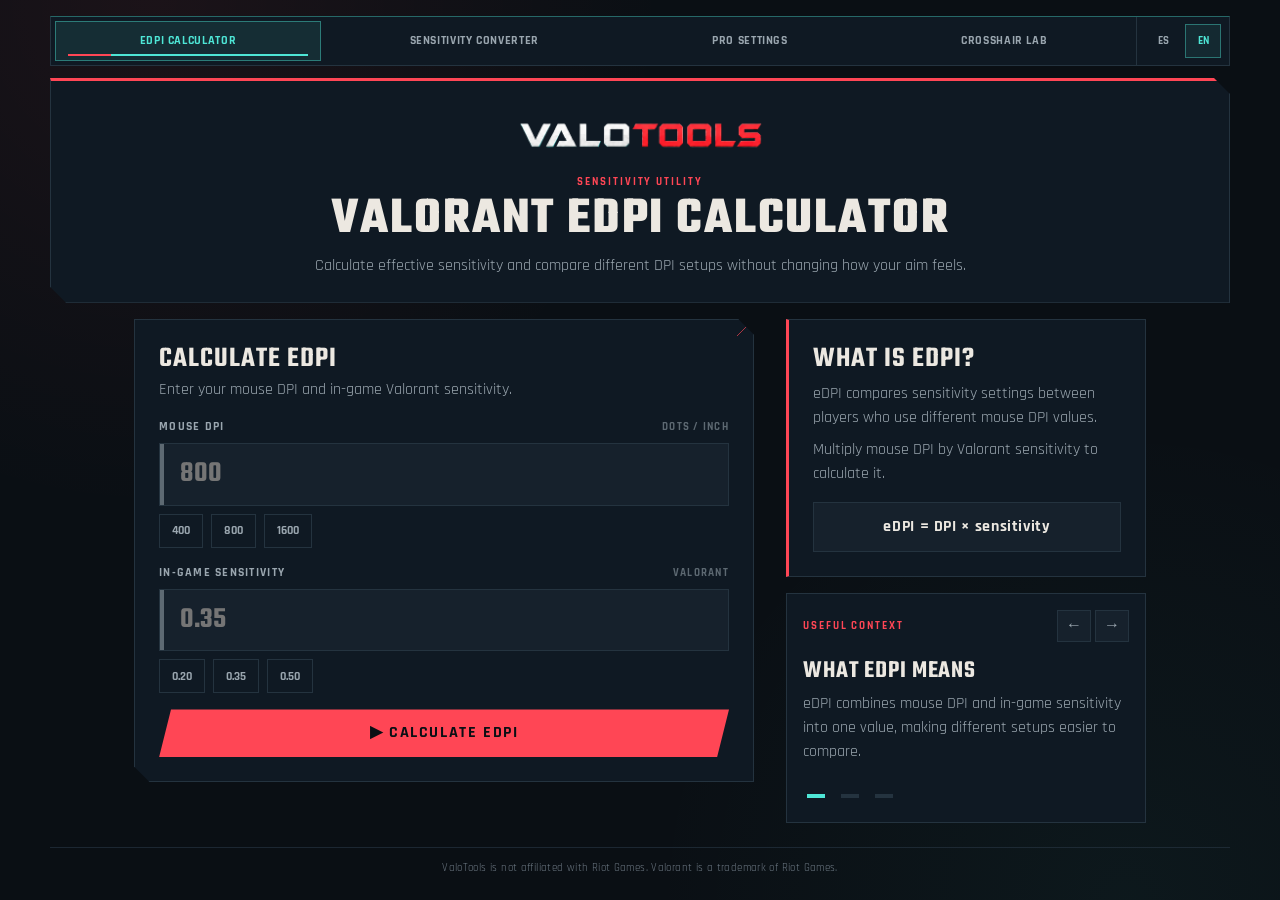
==== commit 87f9dec6: "Add Crosshair Lab and crosshair preset library" ====
--- a/index.html
+++ b/index.html
@@ -47,6 +47,7 @@
         <a href="index.html" class="tool-nav-link active" id="navEdpi" aria-current="page">eDPI Calculator</a>
         <a href="converter.html" class="tool-nav-link" id="navConverter">Sensitivity Converter</a>
         <a href="pro-settings.html" class="tool-nav-link" id="navProSettings">Pro Settings</a>
+        <a href="crosshairs.html" class="tool-nav-link" id="navCrosshairs">Crosshair Lab</a>
       </nav>
       <div class="language-switcher" aria-label="Language selector">
         <button type="button" class="lang-btn" data-lang="es" aria-label="Español">ES</button>
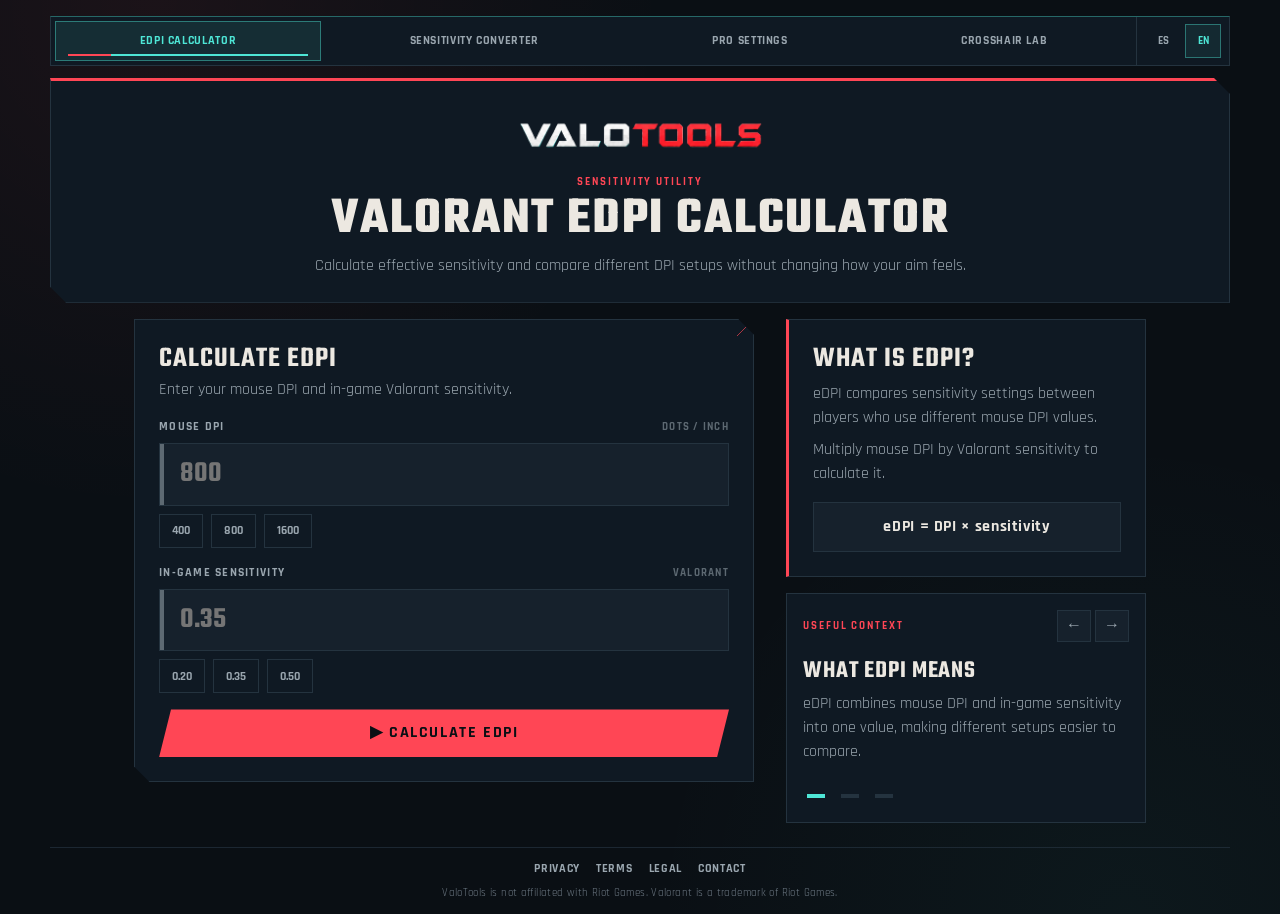
==== commit 3cdfa1f8: "Add bilingual legal and contact pages" ====
--- a/index.html
+++ b/index.html
@@ -184,6 +184,12 @@
   </main>
 
   <footer class="site-footer">
+    <nav class="footer-links" aria-label="Legal information">
+      <a href="privacy.html" id="footerPrivacy">Privacy</a>
+      <a href="terms.html" id="footerTerms">Terms</a>
+      <a href="legal.html" id="footerLegal">Legal</a>
+      <a href="contact.html" id="footerContact">Contact</a>
+    </nav>
     <p id="disclaimerText">ValoTools is not affiliated with Riot Games. Valorant is a trademark of Riot Games.</p>
   </footer>
 
--- a/css/style.css
+++ b/css/style.css
@@ -467,6 +467,28 @@
   text-align: center;
 }
 
+.footer-links {
+  display: flex;
+  flex-wrap: wrap;
+  justify-content: center;
+  gap: var(--space-2) var(--space-4);
+  margin-bottom: var(--space-2);
+}
+
+.footer-links a {
+  color: var(--text-dim);
+  font-size: 0.72rem;
+  font-weight: 700;
+  letter-spacing: 0.06em;
+  text-decoration: none;
+  text-transform: uppercase;
+  transition: color 160ms ease;
+}
+
+.footer-links a:hover {
+  color: var(--cyan);
+}
+
 .visually-hidden {
   position: absolute;
   width: 1px;
